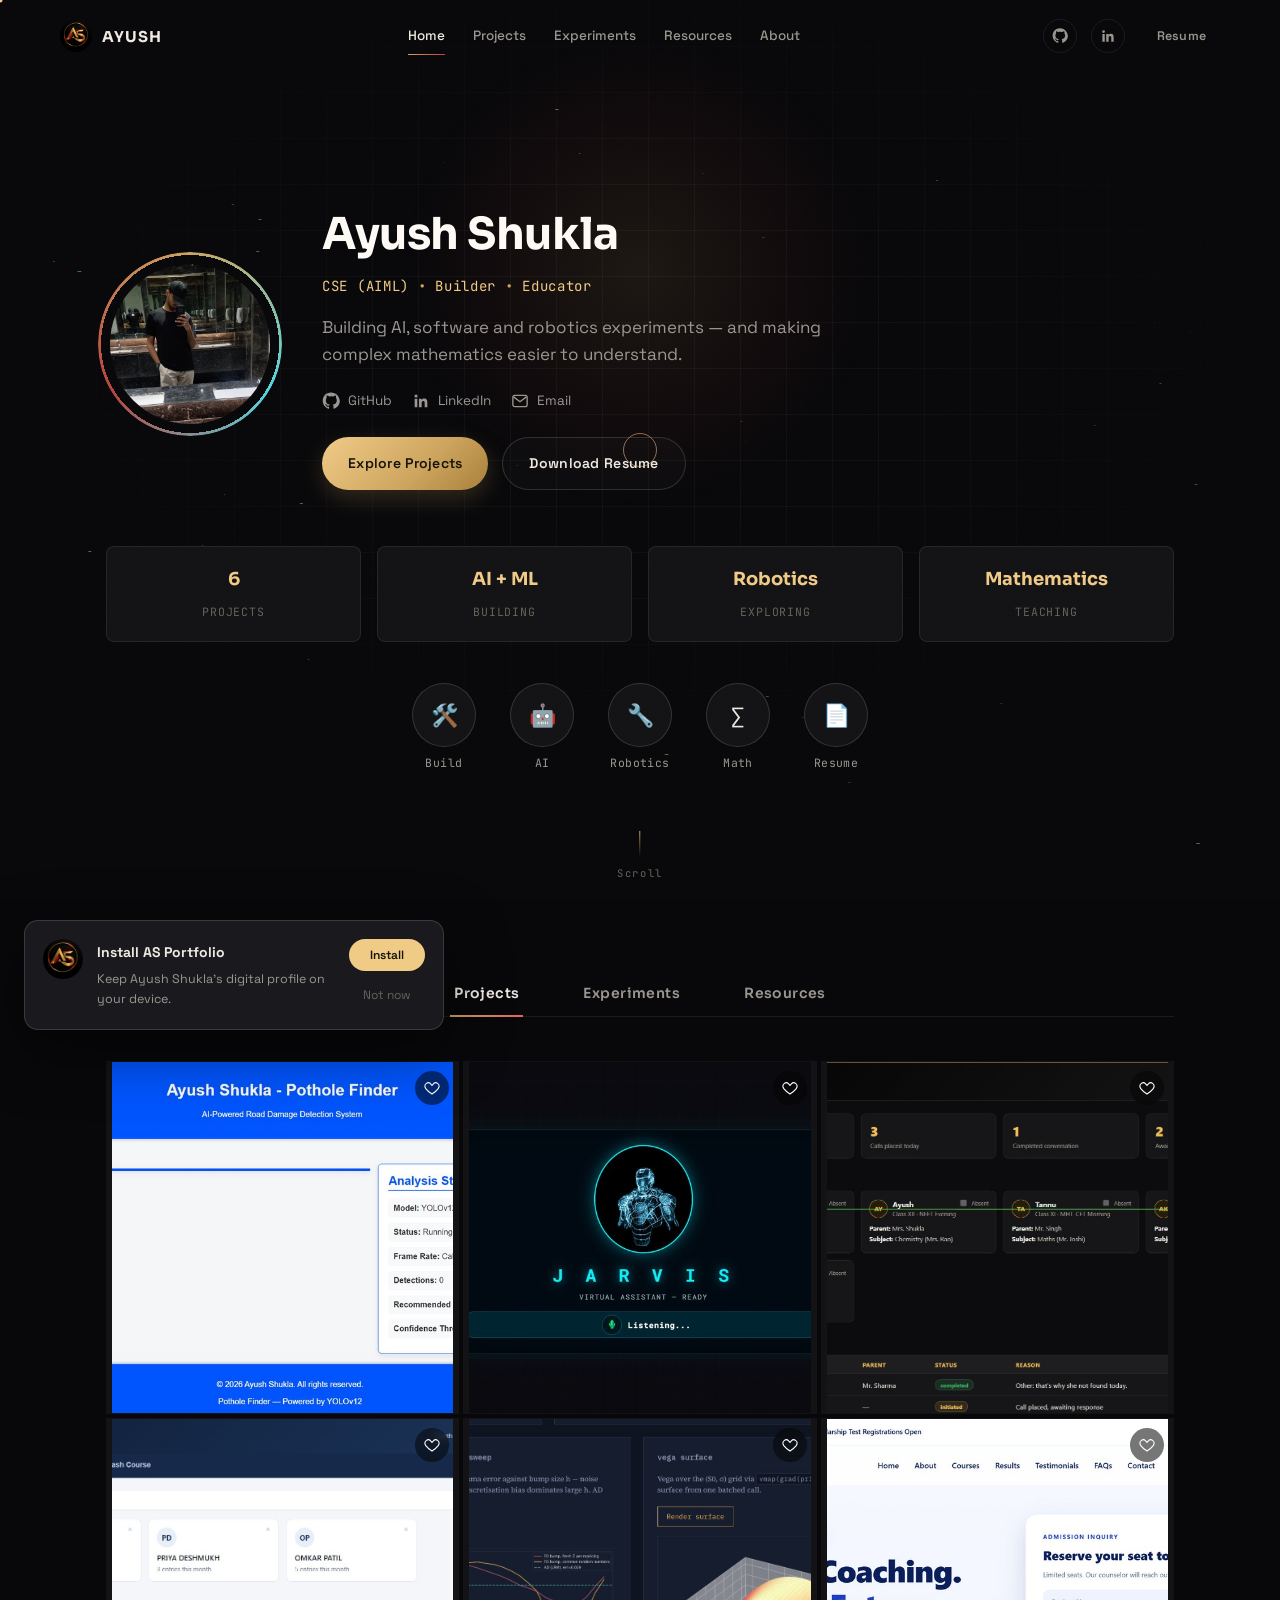
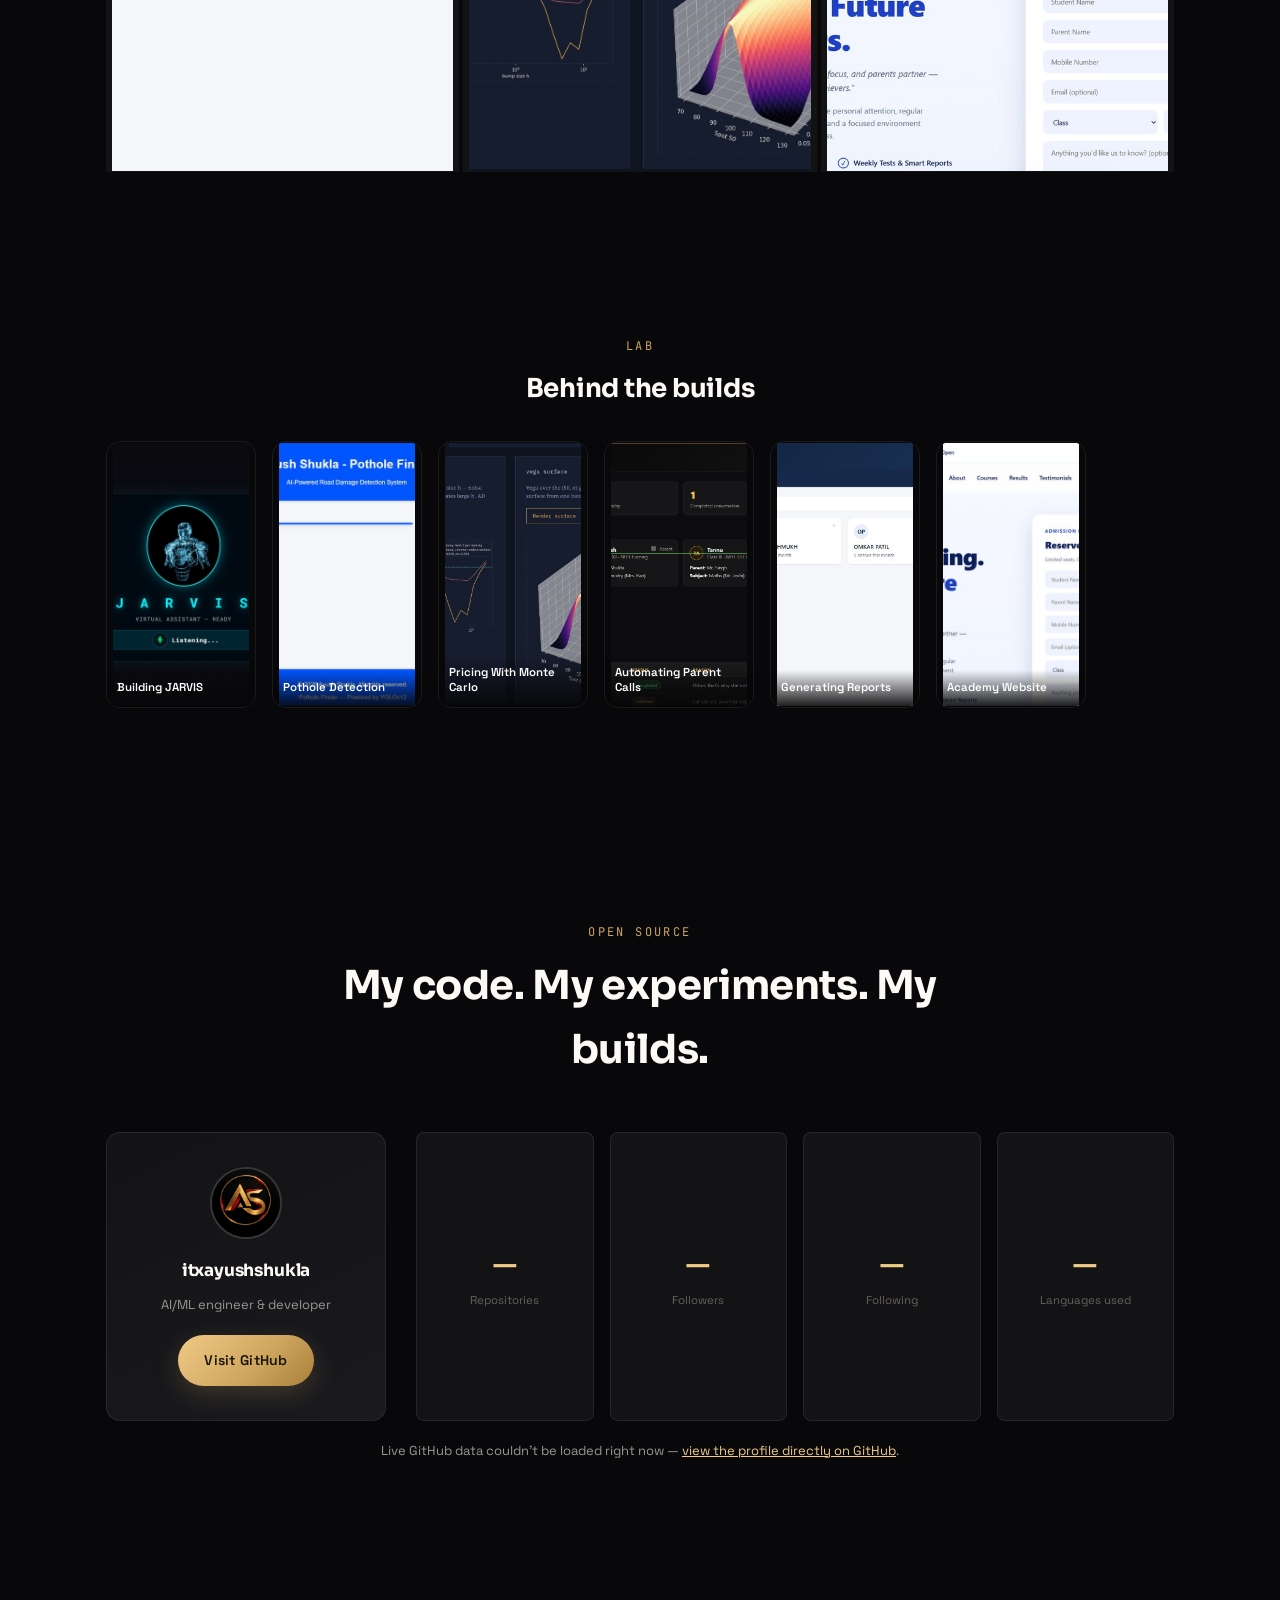
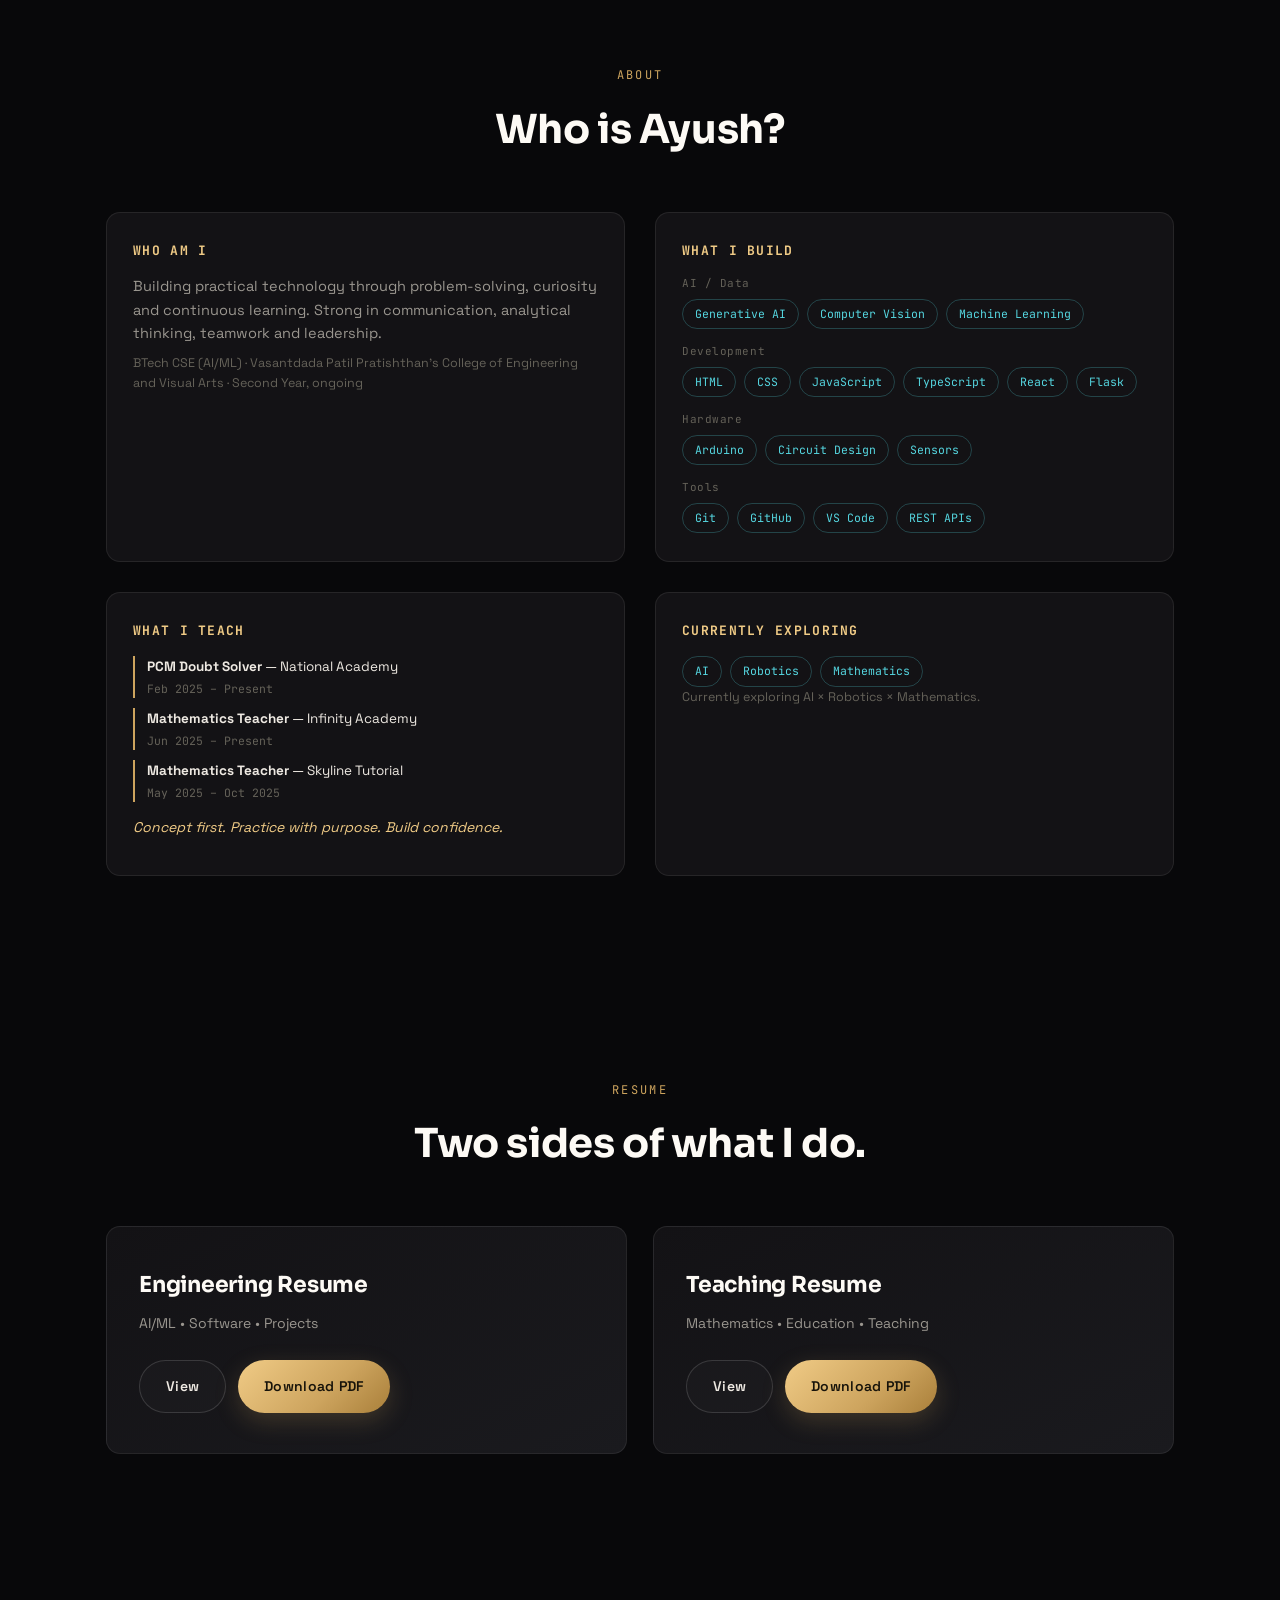
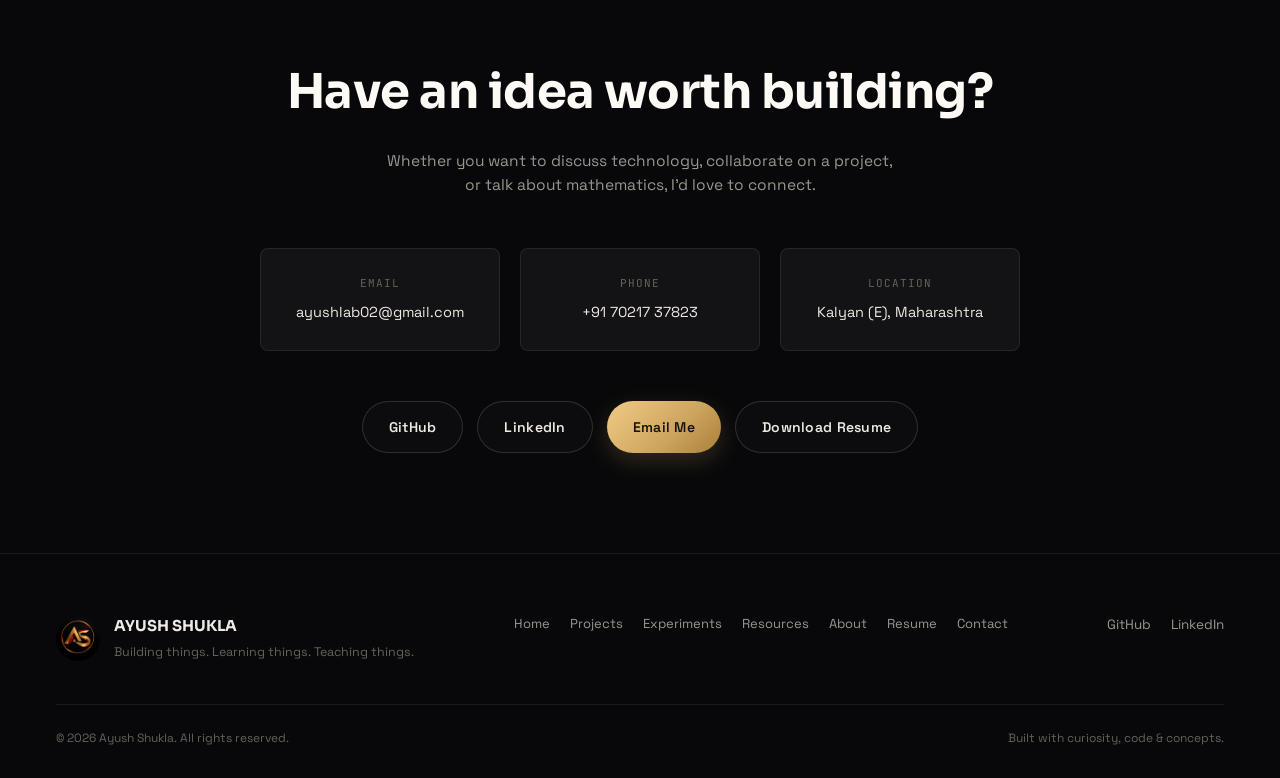
==== index.html @ 969f3cc2 "Upload new project" ====
<!DOCTYPE html>
<html lang="en">
<head>
<meta charset="UTF-8">
<meta name="viewport" content="width=device-width, initial-scale=1.0, viewport-fit=cover">
<title>Ayush Shukla | Digital Profile — AI/ML Engineer &amp; Mathematics Educator</title>
<meta name="description" content="Ayush Shukla — CSE(AIML) engineering student, AI/ML developer, web developer, IoT builder, mathematics teacher and PCM doubt solver. Explore projects, experiments and free Class XII question banks.">
<meta name="keywords" content="Ayush Shukla, Ayush Shukla Portfolio, AI ML Engineer, Machine Learning, Computer Vision, Python Developer, Web Developer, React Developer, Automation Developer, Arduino, IoT, Mathematics Teacher, PCM Doubt Solver, CSE AIML Student, Kalyan Mathematics Teacher, Call System, Result Maker, Monte Carlo Greeks, Class 12 Question Bank, Physics Question Bank, Chemistry Question Bank, Mathematics Question Bank">
<meta name="author" content="Ayush Shukla">
<meta name="theme-color" content="#08080a">
<meta name="color-scheme" content="dark">

<!-- Open Graph -->
<meta property="og:type" content="website">
<meta property="og:title" content="Ayush Shukla | Digital Profile">
<meta property="og:description" content="Engineer by profession. Teacher by passion. Builder by mindset. Explore what I build, teach and experiment with.">
<meta property="og:image" content="assets/logo.png">

<!-- Twitter -->
<meta name="twitter:card" content="summary_large_image">
<meta name="twitter:title" content="Ayush Shukla | Digital Profile">
<meta name="twitter:description" content="Engineer by profession. Teacher by passion. Builder by mindset.">
<meta name="twitter:image" content="assets/logo.png">

<!-- Favicons / PWA -->
<link rel="icon" type="image/png" sizes="16x16" href="icons/icon-16.png">
<link rel="icon" type="image/png" sizes="32x32" href="icons/icon-32.png">
<link rel="icon" type="image/png" sizes="48x48" href="icons/icon-48.png">
<link rel="icon" type="image/png" sizes="192x192" href="icons/icon-192.png">
<link rel="apple-touch-icon" href="icons/apple-touch-icon.png">
<link rel="manifest" href="manifest.json">

<!-- Structured data -->
<script type="application/ld+json">
{
  "@context": "https://schema.org",
  "@type": "Person",
  "name": "Ayush Shukla",
  "jobTitle": ["AI/ML Engineer", "Mathematics Teacher"],
  "url": "https://itxayushshukla.dev",
  "sameAs": [
    "https://github.com/itxayushshukla/",
    "https://www.linkedin.com/in/ayush-shukla-b1b355384/"
  ]
}
</script>

<link rel="preconnect" href="https://fonts.googleapis.com">
<link rel="preconnect" href="https://fonts.gstatic.com" crossorigin>
<link href="https://fonts.googleapis.com/css2?family=Space+Grotesk:wght@400;500;600;700&family=Sora:wght@300;400;500;600;700;800&family=JetBrains+Mono:wght@400;500&display=swap" rel="stylesheet">

<link rel="stylesheet" href="styles.css">
</head>
<body>

<!-- ============ NOISE / GRAIN OVERLAY ============ -->
<div class="grain"></div>

<!-- ============ CUSTOM CURSOR (desktop only) ============ -->
<div class="cursor-dot" id="cursorDot"></div>
<div class="cursor-ring" id="cursorRing"><span id="cursorText"></span></div>

<!-- ============ LOADING SCREEN ============ -->
<div class="loader" id="loader">
  <div class="loader-inner">
    <div class="loader-logo-wrap">
      <img src="assets/logo.png" alt="AS Logo" class="loader-logo">
      <svg class="loader-ring" viewBox="0 0 120 120">
        <circle cx="60" cy="60" r="56" />
      </svg>
    </div>
    <h1 class="loader-name">AYUSH SHUKLA</h1>
    <p class="loader-tag">ENGINEER <span class="x">×</span> EDUCATOR</p>
    <div class="loader-bar"><div class="loader-bar-fill" id="loaderFill"></div></div>
    <p class="loader-pct" id="loaderPct">0%</p>
  </div>
</div>

<!-- ============ BACKGROUND CANVAS (particles / grid) ============ -->
<canvas id="bgCanvas"></canvas>
<div class="cursor-glow" id="cursorGlow"></div>

<!-- ============ INSTALL PROMPT ============ -->
<div class="install-toast" id="installToast">
  <img src="assets/logo.png" alt="">
  <div>
    <strong>Install AS Portfolio</strong>
    <p>Keep Ayush Shukla's digital profile on your device.</p>
  </div>
  <div class="install-actions">
    <button id="installYes">Install</button>
    <button id="installNo">Not now</button>
  </div>
</div>

<!-- ============ NAVBAR ============ -->
<header class="navbar" id="navbar">
  <button class="nav-brand" id="navBrand" type="button" aria-label="AS logo">
    <img src="assets/logo.png" alt="AS Logo" class="nav-logo">
    <span class="nav-brand-name">AYUSH</span>
  </button>

  <nav class="nav-links" id="navLinks">
    <a href="#home" class="nav-link active" data-section="home">Home</a>
    <a href="#tabs" class="nav-link" data-tab-link="projects">Projects</a>
    <a href="#tabs" class="nav-link" data-tab-link="experiments">Experiments</a>
    <a href="#tabs" class="nav-link" data-tab-link="resources">Resources</a>
    <a href="#about" class="nav-link" data-section="about">About</a>
  </nav>

  <div class="nav-right">
    <a href="https://github.com/itxayushshukla/" target="_blank" rel="noopener" class="nav-icon" aria-label="GitHub" data-cursor="CODE">
      <svg viewBox="0 0 24 24" fill="currentColor"><path d="M12 .5C5.73.5.98 5.24.98 11.5c0 5 3.24 9.24 7.75 10.74.57.1.78-.24.78-.55v-2.1c-3.16.69-3.82-1.36-3.82-1.36-.52-1.31-1.26-1.66-1.26-1.66-1.03-.7.08-.69.08-.69 1.14.08 1.74 1.17 1.74 1.17 1.01 1.74 2.66 1.24 3.31.95.1-.73.4-1.24.72-1.53-2.52-.29-5.17-1.26-5.17-5.6 0-1.24.44-2.25 1.17-3.04-.12-.29-.51-1.45.11-3.02 0 0 .96-.31 3.14 1.16a10.9 10.9 0 0 1 5.72 0c2.18-1.47 3.14-1.16 3.14-1.16.62 1.57.23 2.73.11 3.02.73.79 1.17 1.8 1.17 3.04 0 4.35-2.66 5.31-5.19 5.59.41.35.77 1.04.77 2.11v3.13c0 .31.21.66.79.55 4.5-1.51 7.74-5.75 7.74-10.74C23.02 5.24 18.27.5 12 .5Z"/></svg>
    </a>
    <a href="https://www.linkedin.com/in/ayush-shukla-b1b355384/" target="_blank" rel="noopener" class="nav-icon" aria-label="LinkedIn" data-cursor="LINKEDIN">
      <svg viewBox="0 0 24 24" fill="currentColor"><path d="M20.45 20.45h-3.55v-5.57c0-1.33-.02-3.03-1.85-3.03-1.86 0-2.14 1.45-2.14 2.94v5.66H9.36V9h3.41v1.56h.05c.48-.9 1.64-1.85 3.38-1.85 3.6 0 4.27 2.37 4.27 5.46v6.28ZM5.34 7.43a2.06 2.06 0 1 1 0-4.12 2.06 2.06 0 0 1 0 4.12ZM7.12 20.45H3.56V9h3.56v11.45Z"/></svg>
    </a>
    <a href="assets/resumes/Ayush_Shukla_Engineering_Resume.pdf" download class="btn btn-ghost nav-resume-btn">Resume</a>
    <button class="hamburger" id="hamburger" aria-label="Open menu" aria-expanded="false">
      <span></span><span></span><span></span>
    </button>
  </div>
</header>

<!-- ============ MOBILE MENU ============ -->
<div class="mobile-menu" id="mobileMenu">
  <a href="#home" data-section="home">Home</a>
  <a href="#tabs" data-tab-link="projects">Projects</a>
  <a href="#tabs" data-tab-link="experiments">Experiments</a>
  <a href="#tabs" data-tab-link="resources">Resources</a>
  <a href="#about" data-section="about">About</a>
  <div class="mobile-menu-socials">
    <a href="https://github.com/itxayushshukla/" target="_blank" rel="noopener" aria-label="GitHub">GitHub</a>
    <a href="https://www.linkedin.com/in/ayush-shukla-b1b355384/" target="_blank" rel="noopener" aria-label="LinkedIn">LinkedIn</a>
    <a href="mailto:ayushlab02@gmail.com" aria-label="Email">Email</a>
  </div>
  <a href="assets/resumes/Ayush_Shukla_Engineering_Resume.pdf" download class="btn btn-solid">Download Resume</a>
</div>

<main>

  <!-- ============ PROFILE (HERO) ============ -->
  <section class="profile" id="home">
    <div class="hero-grid"></div>

    <div class="profile-inner">
      <div class="profile-photo-wrap reveal">
        <span class="profile-ring"></span>
        <div class="profile-photo-frame">
          <img src="assets/profile.jpg" alt="Portrait of Ayush Shukla" class="profile-photo">
        </div>
      </div>

      <div class="profile-info reveal">
        <h1 class="profile-name">Ayush Shukla</h1>
        <p class="profile-role">CSE (AIML) <span class="x">•</span> Builder <span class="x">•</span> Educator</p>
        <p class="profile-bio">Building AI, software and robotics experiments — and making complex mathematics easier to understand.</p>

        <div class="profile-socials">
          <a href="https://github.com/itxayushshukla/" target="_blank" rel="noopener" class="social-link" data-cursor="CODE">
            <svg viewBox="0 0 24 24" fill="currentColor"><path d="M12 .5C5.73.5.98 5.24.98 11.5c0 5 3.24 9.24 7.75 10.74.57.1.78-.24.78-.55v-2.1c-3.16.69-3.82-1.36-3.82-1.36-.52-1.31-1.26-1.66-1.26-1.66-1.03-.7.08-.69.08-.69 1.14.08 1.74 1.17 1.74 1.17 1.01 1.74 2.66 1.24 3.31.95.1-.73.4-1.24.72-1.53-2.52-.29-5.17-1.26-5.17-5.6 0-1.24.44-2.25 1.17-3.04-.12-.29-.51-1.45.11-3.02 0 0 .96-.31 3.14 1.16a10.9 10.9 0 0 1 5.72 0c2.18-1.47 3.14-1.16 3.14-1.16.62 1.57.23 2.73.11 3.02.73.79 1.17 1.8 1.17 3.04 0 4.35-2.66 5.31-5.19 5.59.41.35.77 1.04.77 2.11v3.13c0 .31.21.66.79.55 4.5-1.51 7.74-5.75 7.74-10.74C23.02 5.24 18.27.5 12 .5Z"/></svg>
            <span>GitHub</span>
          </a>
          <a href="https://www.linkedin.com/in/ayush-shukla-b1b355384/" target="_blank" rel="noopener" class="social-link" data-cursor="LINKEDIN">
            <svg viewBox="0 0 24 24" fill="currentColor"><path d="M20.45 20.45h-3.55v-5.57c0-1.33-.02-3.03-1.85-3.03-1.86 0-2.14 1.45-2.14 2.94v5.66H9.36V9h3.41v1.56h.05c.48-.9 1.64-1.85 3.38-1.85 3.6 0 4.27 2.37 4.27 5.46v6.28ZM5.34 7.43a2.06 2.06 0 1 1 0-4.12 2.06 2.06 0 0 1 0 4.12ZM7.12 20.45H3.56V9h3.56v11.45Z"/></svg>
            <span>LinkedIn</span>
          </a>
          <a href="mailto:ayushlab02@gmail.com" class="social-link">
            <svg viewBox="0 0 24 24" fill="none" stroke="currentColor" stroke-width="1.8"><rect x="2.5" y="4.5" width="19" height="15" rx="2.5"/><path d="M3.5 6.5l8.5 6.5 8.5-6.5"/></svg>
            <span>Email</span>
          </a>
        </div>

        <div class="profile-actions">
          <a href="#tabs" class="btn btn-solid" id="exploreBtn">Explore Projects</a>
          <a href="assets/resumes/Ayush_Shukla_Engineering_Resume.pdf" download class="btn btn-outline">Download Resume</a>
        </div>
      </div>
    </div>

    <!-- ---- STATS ---- -->
    <div class="profile-stats reveal">
      <div class="stat"><strong>6</strong><span>Projects</span></div>
      <div class="stat"><strong>AI + ML</strong><span>Building</span></div>
      <div class="stat"><strong>Robotics</strong><span>Exploring</span></div>
      <div class="stat"><strong>Mathematics</strong><span>Teaching</span></div>
    </div>

    <!-- ---- HIGHLIGHTS ---- -->
    <div class="highlights reveal" id="highlights">
      <button class="highlight" data-highlight="build" data-cursor="VIEW">
        <span class="highlight-ring"><span class="highlight-emoji">🛠️</span></span>
        <span class="highlight-label">Build</span>
      </button>
      <button class="highlight" data-highlight="ai" data-cursor="VIEW">
        <span class="highlight-ring"><span class="highlight-emoji">🤖</span></span>
        <span class="highlight-label">AI</span>
      </button>
      <button class="highlight" data-highlight="robotics" data-cursor="VIEW">
        <span class="highlight-ring"><span class="highlight-emoji">🔧</span></span>
        <span class="highlight-label">Robotics</span>
      </button>
      <button class="highlight" data-highlight="math" data-cursor="VIEW">
        <span class="highlight-ring"><span class="highlight-emoji">∑</span></span>
        <span class="highlight-label">Math</span>
      </button>
      <button class="highlight" data-highlight="resume" data-cursor="VIEW">
        <span class="highlight-ring"><span class="highlight-emoji">📄</span></span>
        <span class="highlight-label">Resume</span>
      </button>
    </div>

    <a href="#tabs" class="scroll-cue"><span></span>Scroll</a>
  </section>

  <!-- ============ TABS: PROJECTS / EXPERIMENTS / RESOURCES ============ -->
  <section class="tabs-section" id="tabs">
    <div class="tabs-bar" role="tablist">
      <button class="tab-btn active" data-tab="projects" role="tab" aria-selected="true">Projects</button>
      <button class="tab-btn" data-tab="experiments" role="tab" aria-selected="false">Experiments</button>
      <button class="tab-btn" data-tab="resources" role="tab" aria-selected="false">Resources</button>
      <span class="tab-indicator" id="tabIndicator"></span>
    </div>

    <!-- PROJECTS PANEL -->
    <div class="tab-panel active" data-panel="projects" id="panelProjects">
      <div class="ig-grid">

        <article class="ig-card">
          <button class="ig-like" data-like="pothole" aria-label="Like Pothole Finder">
            <svg class="heart-icon" viewBox="0 0 24 24"><path d="M12 21s-6.7-4.35-9.33-8.02C.86 10.2 1.2 6.9 3.6 5.06 5.6 3.53 8.3 3.9 9.9 5.8L12 8.2l2.1-2.4c1.6-1.9 4.3-2.27 6.3-.74 2.4 1.84 2.74 5.14.93 7.92C18.7 16.65 12 21 12 21z"/></svg>
          </button>
          <button class="ig-media" data-open="pothole" aria-label="View Pothole Finder details">
            <img src="assets/projects/pothole.jpg" alt="Pothole Finder application screenshot" loading="lazy">
            <span class="ig-overlay"><span class="ig-overlay-title">Pothole Finder</span><span class="ig-overlay-cat">Computer Vision • AI</span></span>
          </button>
        </article>

        <article class="ig-card">
          <button class="ig-like" data-like="jarvis" aria-label="Like JARVIS">
            <svg class="heart-icon" viewBox="0 0 24 24"><path d="M12 21s-6.7-4.35-9.33-8.02C.86 10.2 1.2 6.9 3.6 5.06 5.6 3.53 8.3 3.9 9.9 5.8L12 8.2l2.1-2.4c1.6-1.9 4.3-2.27 6.3-.74 2.4 1.84 2.74 5.14.93 7.92C18.7 16.65 12 21 12 21z"/></svg>
          </button>
          <button class="ig-media" data-open="jarvis" aria-label="View JARVIS details">
            <img src="assets/projects/jarvis.jpg" alt="JARVIS AI voice assistant interface screenshot" loading="lazy">
            <span class="ig-overlay"><span class="ig-overlay-title">JARVIS</span><span class="ig-overlay-cat">Generative AI • Voice</span></span>
          </button>
        </article>

        <article class="ig-card">
          <button class="ig-like" data-like="callsystem" aria-label="Like Call System">
            <svg class="heart-icon" viewBox="0 0 24 24"><path d="M12 21s-6.7-4.35-9.33-8.02C.86 10.2 1.2 6.9 3.6 5.06 5.6 3.53 8.3 3.9 9.9 5.8L12 8.2l2.1-2.4c1.6-1.9 4.3-2.27 6.3-.74 2.4 1.84 2.74 5.14.93 7.92C18.7 16.65 12 21 12 21z"/></svg>
          </button>
          <button class="ig-media" data-open="callsystem" aria-label="View Call System details">
            <img src="assets/projects/call-system.jpg" alt="Call System automated absence follow-up dashboard screenshot" loading="lazy">
            <span class="ig-overlay"><span class="ig-overlay-title">Call System</span><span class="ig-overlay-cat">Automation • EdTech</span></span>
          </button>
        </article>

        <article class="ig-card">
          <button class="ig-like" data-like="resultmaker" aria-label="Like Result Maker">
            <svg class="heart-icon" viewBox="0 0 24 24"><path d="M12 21s-6.7-4.35-9.33-8.02C.86 10.2 1.2 6.9 3.6 5.06 5.6 3.53 8.3 3.9 9.9 5.8L12 8.2l2.1-2.4c1.6-1.9 4.3-2.27 6.3-.74 2.4 1.84 2.74 5.14.93 7.92C18.7 16.65 12 21 12 21z"/></svg>
          </button>
          <button class="ig-media" data-open="resultmaker" aria-label="View Result Maker details">
            <img src="assets/projects/result-maker.jpg" alt="Result Maker student batch report dashboard screenshot" loading="lazy">
            <span class="ig-overlay"><span class="ig-overlay-title">Result Maker</span><span class="ig-overlay-cat">EdTech • Data</span></span>
          </button>
        </article>

        <article class="ig-card">
          <button class="ig-like" data-like="mcad" aria-label="Like MC/AD Greeks">
            <svg class="heart-icon" viewBox="0 0 24 24"><path d="M12 21s-6.7-4.35-9.33-8.02C.86 10.2 1.2 6.9 3.6 5.06 5.6 3.53 8.3 3.9 9.9 5.8L12 8.2l2.1-2.4c1.6-1.9 4.3-2.27 6.3-.74 2.4 1.84 2.74 5.14.93 7.92C18.7 16.65 12 21 12 21z"/></svg>
          </button>
          <button class="ig-media" data-open="mcad" aria-label="View MC/AD Greeks details">
            <img src="assets/projects/mc-ad-greeks.jpg" alt="MC/AD Monte Carlo option Greeks dashboard screenshot" loading="lazy">
            <span class="ig-overlay"><span class="ig-overlay-title">MC/AD Greeks</span><span class="ig-overlay-cat">Finance • AI</span></span>
          </button>
        </article>

        <article class="ig-card">
          <button class="ig-like" data-like="academy" aria-label="Like National Academy Website">
            <svg class="heart-icon" viewBox="0 0 24 24"><path d="M12 21s-6.7-4.35-9.33-8.02C.86 10.2 1.2 6.9 3.6 5.06 5.6 3.53 8.3 3.9 9.9 5.8L12 8.2l2.1-2.4c1.6-1.9 4.3-2.27 6.3-.74 2.4 1.84 2.74 5.14.93 7.92C18.7 16.65 12 21 12 21z"/></svg>
          </button>
          <button class="ig-media" data-open="academy" aria-label="View National Academy Website details">
            <img src="assets/projects/academy.jpg" alt="National Academy website screenshot" loading="lazy">
            <span class="ig-overlay"><span class="ig-overlay-title">National Academy</span><span class="ig-overlay-cat">Frontend • Client</span></span>
          </button>
        </article>

      </div>
    </div>

    <!-- EXPERIMENTS PANEL -->
    <div class="tab-panel" data-panel="experiments" id="panelExperiments">
      <p class="tab-panel-note">I build things because I want to understand how they work.</p>
      <div class="experiment-grid">

        <article class="exp-card">
          <div class="exp-media">
            <img src="assets/projects/jarvis.jpg" alt="JARVIS AI voice assistant" loading="lazy">
            <span class="exp-status status-building">BUILDING</span>
          </div>
          <div class="exp-body">
            <h4>JARVIS</h4>
            <p>An AI voice assistant that understands spoken commands and automates tasks. Wake-word detection and offline recognition are next.</p>
            <button class="btn btn-small btn-outline" data-open="jarvis" data-cursor="VIEW">Details</button>
          </div>
        </article>

        <article class="exp-card">
          <div class="exp-media">
            <img src="assets/projects/pothole.jpg" alt="Pothole detection computer vision experiment" loading="lazy">
            <span class="exp-status status-experiment">EXPERIMENT</span>
          </div>
          <div class="exp-body">
            <h4>Pothole Finder</h4>
            <p>A YOLO-based computer vision experiment that detects road damage directly from images and video.</p>
            <button class="btn btn-small btn-outline" data-open="pothole" data-cursor="VIEW">Details</button>
          </div>
        </article>

        <article class="exp-card">
          <div class="exp-media">
            <img src="assets/projects/mc-ad-greeks.jpg" alt="Monte Carlo option Greeks experiment" loading="lazy">
            <span class="exp-status status-experiment">EXPERIMENT</span>
          </div>
          <div class="exp-body">
            <h4>MC/AD Greeks</h4>
            <p>Pricing options via Monte Carlo and computing Greeks through automatic differentiation, sidestepping finite-difference bumping.</p>
            <button class="btn btn-small btn-outline" data-open="mcad" data-cursor="VIEW">Details</button>
          </div>
        </article>

        <article class="exp-card">
          <div class="exp-media exp-media-plain">
            <span class="exp-icon">🔧</span>
            <span class="exp-status status-learning">LEARNING</span>
          </div>
          <div class="exp-body">
            <h4>Hardware &amp; IoT</h4>
            <p>Learning Arduino, circuit design and sensors — hands-on hardware experiments alongside the software work.</p>
            <span class="exp-tag-note">No public build yet</span>
          </div>
        </article>

      </div>
    </div>

    <!-- RESOURCES PANEL -->
    <div class="tab-panel" data-panel="resources" id="panelResources">
      <p class="tab-panel-note">Free Class XII question banks — built while tutoring PCM.</p>
      <div class="qbank-grid">

        <div class="qbank-card tilt" data-qbank="physics">
          <span class="qbank-icon">⚡</span>
          <h4>Physics</h4>
          <span class="qbank-sub">Class XII · Important Questions</span>
          <span class="qbank-meta">52 pages</span>
          <div class="qbank-actions">
            <a href="assets/question-banks/Class-XII-Physics-Question-Bank.pdf" target="_blank" rel="noopener" class="btn btn-small btn-outline" data-cursor="VIEW">Preview</a>
            <a href="assets/question-banks/Class-XII-Physics-Question-Bank.pdf" download class="btn btn-small btn-solid">Download</a>
          </div>
        </div>

        <div class="qbank-card tilt" data-qbank="chemistry">
          <span class="qbank-icon">⚗️</span>
          <h4>Chemistry</h4>
          <span class="qbank-sub">Class XII · Important Questions</span>
          <span class="qbank-meta">35 pages · MCQ / VSA / SA-I / SA-II / LA</span>
          <div class="qbank-actions">
            <a href="assets/question-banks/Class-XII-Chemistry-Question-Bank.pdf" target="_blank" rel="noopener" class="btn btn-small btn-outline" data-cursor="VIEW">Preview</a>
            <a href="assets/question-banks/Class-XII-Chemistry-Question-Bank.pdf" download class="btn btn-small btn-solid">Download</a>
          </div>
        </div>

        <div class="qbank-card tilt" data-qbank="maths">
          <span class="qbank-icon">∑</span>
          <h4>Mathematics</h4>
          <span class="qbank-sub">Class XII · Important Questions</span>
          <span class="qbank-meta">102 pages</span>
          <div class="qbank-actions">
            <a href="assets/question-banks/Class-XII-Mathematics-Question-Bank.pdf" target="_blank" rel="noopener" class="btn btn-small btn-outline" data-cursor="VIEW">Preview</a>
            <a href="assets/question-banks/Class-XII-Mathematics-Question-Bank.pdf" download class="btn btn-small btn-solid">Download</a>
          </div>
        </div>

      </div>
    </div>
  </section>

  <!-- ============ LAB (REELS-INSPIRED) ============ -->
  <section class="lab" id="lab">
    <div class="section-head small">
      <span class="section-eyebrow">Lab</span>
      <h3>Behind the builds</h3>
    </div>
    <div class="lab-strip">
      <button class="lab-card" data-open="jarvis" data-cursor="VIEW">
        <img src="assets/projects/jarvis.jpg" alt="JARVIS voice assistant" loading="lazy">
        <span class="lab-card-label">Building JARVIS</span>
      </button>
      <button class="lab-card" data-open="pothole" data-cursor="VIEW">
        <img src="assets/projects/pothole.jpg" alt="Pothole detection" loading="lazy">
        <span class="lab-card-label">Pothole Detection</span>
      </button>
      <button class="lab-card" data-open="mcad" data-cursor="VIEW">
        <img src="assets/projects/mc-ad-greeks.jpg" alt="Monte Carlo Greeks" loading="lazy">
        <span class="lab-card-label">Pricing With Monte Carlo</span>
      </button>
      <button class="lab-card" data-open="callsystem" data-cursor="VIEW">
        <img src="assets/projects/call-system.jpg" alt="Call System" loading="lazy">
        <span class="lab-card-label">Automating Parent Calls</span>
      </button>
      <button class="lab-card" data-open="resultmaker" data-cursor="VIEW">
        <img src="assets/projects/result-maker.jpg" alt="Result Maker" loading="lazy">
        <span class="lab-card-label">Generating Reports</span>
      </button>
      <button class="lab-card" data-open="academy" data-cursor="VIEW">
        <img src="assets/projects/academy.jpg" alt="National Academy website" loading="lazy">
        <span class="lab-card-label">Academy Website</span>
      </button>
    </div>
  </section>

  <!-- ============ GITHUB DASHBOARD ============ -->
  <section class="github-section" id="github">
    <div class="section-head">
      <span class="section-eyebrow">Open Source</span>
      <h2>My code. My experiments. My builds.</h2>
    </div>
    <div class="gh-dashboard">
      <div class="gh-profile-card reveal">
        <img id="ghAvatar" src="assets/logo.png" alt="GitHub avatar" class="gh-avatar">
        <h3 id="ghName">itxayushshukla</h3>
        <p id="ghBio">AI/ML engineer &amp; developer</p>
        <a href="https://github.com/itxayushshukla/" target="_blank" rel="noopener" class="btn btn-solid" data-cursor="CODE">Visit GitHub</a>
      </div>
      <div class="gh-stats reveal">
        <div class="gh-stat"><span class="gh-stat-num" id="ghRepos">—</span><span class="gh-stat-label">Repositories</span></div>
        <div class="gh-stat"><span class="gh-stat-num" id="ghFollowers">—</span><span class="gh-stat-label">Followers</span></div>
        <div class="gh-stat"><span class="gh-stat-num" id="ghFollowing">—</span><span class="gh-stat-label">Following</span></div>
        <div class="gh-stat"><span class="gh-stat-num" id="ghLangs">—</span><span class="gh-stat-label">Languages used</span></div>
      </div>
    </div>
    <p class="gh-fallback" id="ghFallback" hidden>Live GitHub data couldn't be loaded right now — <a href="https://github.com/itxayushshukla/" target="_blank" rel="noopener">view the profile directly on GitHub</a>.</p>
  </section>

  <!-- ============ ABOUT ============ -->
  <section class="about" id="about">
    <div class="section-head">
      <span class="section-eyebrow">About</span>
      <h2>Who is Ayush?</h2>
    </div>

    <div class="about-grid">
      <div class="about-block reveal">
        <h4>Who Am I</h4>
        <p>Building practical technology through problem-solving, curiosity and continuous learning. Strong in communication, analytical thinking, teamwork and leadership.</p>
        <p class="about-sub">BTech CSE (AI/ML) · Vasantdada Patil Pratishthan's College of Engineering and Visual Arts · Second Year, ongoing</p>
      </div>

      <div class="about-block reveal">
        <h4>What I Build</h4>
        <div class="pill-group-wrap">
          <span class="pill-group-label">AI / Data</span>
          <div class="pill-group"><span>Generative AI</span><span>Computer Vision</span><span>Machine Learning</span></div>
        </div>
        <div class="pill-group-wrap">
          <span class="pill-group-label">Development</span>
          <div class="pill-group"><span>HTML</span><span>CSS</span><span>JavaScript</span><span>TypeScript</span><span>React</span><span>Flask</span></div>
        </div>
        <div class="pill-group-wrap">
          <span class="pill-group-label">Hardware</span>
          <div class="pill-group"><span>Arduino</span><span>Circuit Design</span><span>Sensors</span></div>
        </div>
        <div class="pill-group-wrap">
          <span class="pill-group-label">Tools</span>
          <div class="pill-group"><span>Git</span><span>GitHub</span><span>VS Code</span><span>REST APIs</span></div>
        </div>
      </div>

      <div class="about-block reveal">
        <h4>What I Teach</h4>
        <ul class="teach-list">
          <li><strong>PCM Doubt Solver</strong> — National Academy <span>Feb 2025 – Present</span></li>
          <li><strong>Mathematics Teacher</strong> — Infinity Academy <span>Jun 2025 – Present</span></li>
          <li><strong>Mathematics Teacher</strong> — Skyline Tutorial <span>May 2025 – Oct 2025</span></li>
        </ul>
        <p class="about-quote">Concept first. Practice with purpose. Build confidence.</p>
      </div>

      <div class="about-block reveal">
        <h4>Currently Exploring</h4>
        <div class="pill-group"><span>AI</span><span>Robotics</span><span>Mathematics</span></div>
        <p class="about-sub">Currently exploring AI × Robotics × Mathematics.</p>
      </div>
    </div>
  </section>

  <!-- ============ RESUME CENTER ============ -->
  <section class="resume-center" id="resume">
    <div class="section-head">
      <span class="section-eyebrow">Resume</span>
      <h2>Two sides of what I do.</h2>
    </div>
    <div class="resume-grid">
      <div class="resume-card reveal">
        <h3>Engineering Resume</h3>
        <p>AI/ML • Software • Projects</p>
        <div class="resume-actions">
          <a href="assets/resumes/Ayush_Shukla_Engineering_Resume.pdf" target="_blank" rel="noopener" class="btn btn-outline">View</a>
          <a href="assets/resumes/Ayush_Shukla_Engineering_Resume.pdf" download class="btn btn-solid">Download PDF</a>
        </div>
      </div>
      <div class="resume-card reveal">
        <h3>Teaching Resume</h3>
        <p>Mathematics • Education • Teaching</p>
        <div class="resume-actions">
          <a href="assets/resumes/Ayush_Shukla_Teaching_Resume.pdf" target="_blank" rel="noopener" class="btn btn-outline">View</a>
          <a href="assets/resumes/Ayush_Shukla_Teaching_Resume.pdf" download class="btn btn-solid">Download PDF</a>
        </div>
      </div>
    </div>
  </section>

  <!-- ============ CONTACT ============ -->
  <section class="contact" id="contact">
    <div class="contact-inner">
      <h2 class="reveal">Have an idea worth building?</h2>
      <p class="reveal">Whether you want to discuss technology, collaborate on a project, or talk about mathematics, I'd love to connect.</p>

      <div class="contact-grid reveal">
        <a href="mailto:ayushlab02@gmail.com" class="contact-item">
          <span class="contact-label">Email</span>
          <span class="contact-value">ayushlab02@gmail.com</span>
        </a>
        <a href="tel:+917021737823" class="contact-item">
          <span class="contact-label">Phone</span>
          <span class="contact-value">+91 70217 37823</span>
        </a>
        <div class="contact-item">
          <span class="contact-label">Location</span>
          <span class="contact-value">Kalyan (E), Maharashtra</span>
        </div>
      </div>

      <div class="contact-cta reveal">
        <a href="https://github.com/itxayushshukla/" target="_blank" rel="noopener" class="btn btn-outline" data-cursor="CODE">GitHub</a>
        <a href="https://www.linkedin.com/in/ayush-shukla-b1b355384/" target="_blank" rel="noopener" class="btn btn-outline">LinkedIn</a>
        <a href="mailto:ayushlab02@gmail.com" class="btn btn-solid">Email Me</a>
        <a href="assets/resumes/Ayush_Shukla_Engineering_Resume.pdf" download class="btn btn-outline">Download Resume</a>
      </div>
    </div>
  </section>

</main>

<!-- ============ FOOTER ============ -->
<footer class="footer">
  <div class="footer-top">
    <div class="footer-brand">
      <img src="assets/logo.png" alt="AS Logo">
      <div>
        <strong>AYUSH SHUKLA</strong>
        <span>Building things. Learning things. Teaching things.</span>
      </div>
    </div>
    <nav class="footer-links">
      <a href="#home">Home</a>
      <a href="#tabs" data-tab-link="projects">Projects</a>
      <a href="#tabs" data-tab-link="experiments">Experiments</a>
      <a href="#tabs" data-tab-link="resources">Resources</a>
      <a href="#about">About</a>
      <a href="#resume">Resume</a>
      <a href="#contact">Contact</a>
    </nav>
    <div class="footer-social">
      <a href="https://github.com/itxayushshukla/" target="_blank" rel="noopener">GitHub</a>
      <a href="https://www.linkedin.com/in/ayush-shukla-b1b355384/" target="_blank" rel="noopener">LinkedIn</a>
    </div>
  </div>
  <div class="footer-bottom">
    <span>© 2026 Ayush Shukla. All rights reserved.</span>
    <span>Built with curiosity, code &amp; concepts.</span>
  </div>
</footer>

<!-- ============ PROJECT / HIGHLIGHT MODAL ============ -->
<div class="modal-overlay" id="modalOverlay">
  <div class="modal" id="modal">
    <button class="modal-close" id="modalClose" aria-label="Close">&times;</button>
    <div id="modalContent"></div>
  </div>
</div>

<script src="script.js"></script>
</body>
</html>
---- styles.css ----
/* =========================================================
   AYUSH SHUKLA — DIGITAL PROFILE
   Tokens: bg #08080a, surface #131215, surface-2 #1a1a1e
   gold #cda45e, gold-bright #f0cb86, red #b8433f, cyan #55d6e0
   Display: 'Sora' / UI+body: 'Space Grotesk' / mono: 'JetBrains Mono'
   ========================================================= */

:root{
  --bg: #08080a;
  --surface: #131215;
  --surface-2: #1a1a1e;
  --surface-3: #232226;
  --line: rgba(255,255,255,0.08);
  --line-strong: rgba(255,255,255,0.14);
  --text: #eee9e2;
  --text-dim: #9a968f;
  --text-faint: #656259;
  --gold: #cda45e;
  --gold-bright: #f0cb86;
  --red: #b8433f;
  --red-bright: #e2635c;
  --cyan: #55d6e0;
  --green: #5fe08a;
  --shadow: 0 20px 60px rgba(0,0,0,0.5);
  --radius: 14px;
  --radius-sm: 8px;
  --ease: cubic-bezier(.22,1,.36,1);
  --maxw: 1180px;
}

*,*::before,*::after{ box-sizing: border-box; }
html{ scroll-behavior: smooth; }
@media (prefers-reduced-motion: reduce){
  html{ scroll-behavior: auto; }
  *,*::before,*::after{ animation-duration: 0.001ms !important; animation-iteration-count: 1 !important; transition-duration: 0.001ms !important; scroll-behavior: auto !important; }
}

body{
  margin:0;
  background: var(--bg);
  color: var(--text);
  font-family: 'Space Grotesk', sans-serif;
  font-size: 16px;
  line-height: 1.6;
  -webkit-font-smoothing: antialiased;
  overflow-x: hidden;
}

h1,h2,h3,h4{
  font-family: 'Sora', sans-serif;
  margin: 0;
  font-weight: 700;
  letter-spacing: -0.01em;
  color: #fdfaf5;
}

p{ margin:0; color: var(--text-dim); }
a{ color: inherit; text-decoration: none; }
img{ max-width: 100%; display:block; }
button{ font-family: inherit; cursor: pointer; background:none; border:none; color: inherit; }
.x{ color: var(--gold); font-weight: 400; }
.accent-gold{ color: var(--gold-bright); }
section{ padding: 100px clamp(20px,5vw,56px); max-width: var(--maxw); margin: 0 auto; }

::selection{ background: var(--gold); color: #100e08; }

/* focus visibility */
a:focus-visible, button:focus-visible{
  outline: 2px solid var(--gold-bright);
  outline-offset: 3px;
  border-radius: 4px;
}

/* section headers (shared) */
.section-head{ text-align:center; max-width: 640px; margin: 0 auto 50px; }
.section-head.small{ margin-bottom: 32px; }
.section-eyebrow{ display:inline-block; font-family:'JetBrains Mono',monospace; font-size:12px; letter-spacing:.2em; text-transform:uppercase; color: var(--gold); margin-bottom:12px; }
.section-head h2{ font-size: clamp(28px,4vw,40px); }
.section-head h3{ font-size: clamp(20px,3vw,26px); }
.section-sub{ margin-top:14px; font-size:15px; }

/* reveal animation */
.reveal{ opacity:0; transform: translateY(24px); transition: opacity .7s var(--ease), transform .7s var(--ease); }
.reveal.in{ opacity:1; transform: none; }

/* ---------- grain overlay ---------- */
.grain{
  position: fixed; inset:0; pointer-events:none; z-index: 3;
  opacity: .035; mix-blend-mode: overlay;
  background-image: url("data:image/svg+xml,%3Csvg xmlns='http://www.w3.org/2000/svg' width='120' height='120'%3E%3Cfilter id='n'%3E%3CfeTurbulence type='fractalNoise' baseFrequency='0.9' numOctaves='2' stitchTiles='stitch'/%3E%3C/filter%3E%3Crect width='100%25' height='100%25' filter='url(%23n)'/%3E%3C/svg%3E");
}

/* ---------- background canvas ---------- */
#bgCanvas{
  position: fixed; inset:0; z-index:0; width:100%; height:100%;
  pointer-events:none;
}
.cursor-glow{
  position: fixed; width: 480px; height:480px; border-radius:50%;
  background: radial-gradient(circle, rgba(205,164,94,0.10), rgba(184,67,63,0.05) 45%, transparent 70%);
  pointer-events:none; z-index:1; transform: translate(-50%,-50%);
  left:50%; top:30%; transition: opacity .4s ease;
  will-change: left, top;
}

main, .navbar, .footer{ position: relative; z-index: 2; }

/* =========================================================
   CUSTOM CURSOR
   ========================================================= */
.cursor-dot, .cursor-ring{
  position: fixed; top:0; left:0; pointer-events:none; z-index: 999;
  transform: translate(-50%,-50%);
  display:none;
}
.cursor-ring{
  width: 34px; height:34px; border-radius:50%;
  border:1px solid rgba(240,197,134,0.55);
  transition: width .2s var(--ease), height .2s var(--ease), border-color .2s ease, background .2s ease;
  display:flex; align-items:center; justify-content:center;
}
.cursor-ring span{
  font-family:'JetBrains Mono', monospace; font-size:9px; letter-spacing:.12em;
  color: var(--gold-bright); opacity:0; transition: opacity .15s ease;
}
.cursor-dot{
  width:5px; height:5px; border-radius:50%; background: var(--gold-bright);
}
body.has-cursor .cursor-dot, body.has-cursor .cursor-ring{ display:block; }
body.cursor-active .cursor-ring{ width:70px; height:70px; background: rgba(205,164,94,0.08); border-color: var(--gold-bright); }
body.cursor-active .cursor-ring span{ opacity:1; }
body.cursor-active .cursor-dot{ opacity:0; }

/* =========================================================
   LOADER
   ========================================================= */
.loader{
  position: fixed; inset:0; z-index: 1000; background: var(--bg);
  display:flex; align-items:center; justify-content:center;
  transition: opacity .7s var(--ease), visibility .7s var(--ease);
}
.loader.done{ opacity:0; visibility:hidden; pointer-events:none; }
.loader-inner{ text-align:center; }
.loader-logo-wrap{ position:relative; width:110px; height:110px; margin:0 auto 28px; }
.loader-logo{ width:100%; height:100%; border-radius:50%; animation: spinSlow 6s linear infinite; filter: drop-shadow(0 0 18px rgba(205,164,94,.45)); }
.loader-ring{ position:absolute; inset:-14px; }
.loader-ring circle{ fill:none; stroke: var(--gold); stroke-width:1; opacity:.5; stroke-dasharray: 12 10; animation: spinSlow 10s linear infinite reverse; }
@keyframes spinSlow{ to{ transform: rotate(360deg); } }
.loader-name{ font-size: clamp(22px,4vw,32px); letter-spacing:.04em; margin-bottom:8px; }
.loader-tag{ font-family:'JetBrains Mono', monospace; font-size:12px; letter-spacing:.25em; color: var(--text-dim); margin-bottom:26px; }
.loader-bar{ width:220px; height:2px; background: var(--line); margin: 0 auto 10px; overflow:hidden; }
.loader-bar-fill{ height:100%; width:0%; background: linear-gradient(90deg, var(--red), var(--gold-bright)); transition: width .2s ease; }
.loader-pct{ font-family:'JetBrains Mono', monospace; font-size:11px; color: var(--text-faint); letter-spacing:.1em; }

/* =========================================================
   BUTTONS
   ========================================================= */
.btn{
  display:inline-flex; align-items:center; justify-content:center; gap:8px;
  padding: 14px 26px; font-size:14px; font-weight:600; letter-spacing:.02em;
  border-radius: 999px; transition: transform .25s var(--ease), background .25s ease, border-color .25s ease, color .25s ease, box-shadow .25s ease;
  white-space: nowrap;
}
.btn-small{ padding: 10px 18px; font-size: 12.5px; }
.btn-solid{
  background: linear-gradient(135deg, var(--gold-bright), var(--gold) 60%, #a97f3a);
  color: #17130a; box-shadow: 0 8px 24px rgba(205,164,94,.22);
}
.btn-solid:hover{ transform: translateY(-2px); box-shadow: 0 12px 30px rgba(205,164,94,.35); }
.btn-outline{
  border: 1px solid var(--line-strong); color: var(--text);
  background: rgba(255,255,255,0.02);
}
.btn-outline:hover{ border-color: var(--gold); color: var(--gold-bright); transform: translateY(-2px); }
.btn-ghost{ color: var(--text-dim); padding: 10px 16px; }
.btn-ghost:hover{ color: var(--gold-bright); }

/* =========================================================
   NAVBAR
   ========================================================= */
.navbar{
  position: fixed; top:0; left:0; right:0; z-index: 200;
  display:flex; align-items:center; justify-content:space-between;
  padding: 16px clamp(20px,5vw,56px);
  transition: background .35s ease, padding .35s ease, border-color .35s ease, backdrop-filter .35s ease;
  border-bottom: 1px solid transparent;
}
.navbar.scrolled{
  background: rgba(8,8,10,0.72); backdrop-filter: blur(16px) saturate(140%);
  -webkit-backdrop-filter: blur(16px) saturate(140%);
  border-bottom-color: var(--line);
  padding-top:10px; padding-bottom:10px;
}
.nav-brand{ display:flex; align-items:center; gap:10px; font-family:'Sora',sans-serif; font-weight:700; letter-spacing:.02em; font-size:15px; padding:4px; border-radius: 999px; }
.nav-brand:active{ transform: scale(.96); }
.nav-logo{ width:32px; height:32px; border-radius:50%; }
.nav-brand-name{ letter-spacing:.06em; }
.nav-links{ display:flex; gap: 28px; }
.nav-link{
  position:relative; font-size:13.5px; font-weight:500; color: var(--text-dim);
  padding: 4px 0; transition: color .25s ease;
}
.nav-link::after{
  content:''; position:absolute; left:0; bottom:-4px; height:1px; width:0%;
  background: linear-gradient(90deg, var(--gold), var(--red)); transition: width .3s var(--ease);
}
.nav-link:hover, .nav-link.active{ color: var(--text); }
.nav-link.active::after, .nav-link:hover::after{ width:100%; }

.nav-right{ display:flex; align-items:center; gap:14px; }
.nav-icon{ width:34px; height:34px; border-radius:50%; display:flex; align-items:center; justify-content:center; color: var(--text-dim); border:1px solid var(--line); transition: color .25s ease, border-color .25s ease, transform .25s var(--ease); }
.nav-icon svg{ width:16px; height:16px; }
.nav-icon:hover{ color: var(--gold-bright); border-color: var(--gold); transform: translateY(-2px); }
.nav-resume-btn{ padding: 9px 18px; font-size:12.5px; }

.hamburger{ display:none; flex-direction:column; gap:5px; width:26px; }
.hamburger span{ height:2px; width:100%; background: var(--text); transition: transform .3s ease, opacity .3s ease; }
.hamburger.open span:nth-child(1){ transform: translateY(7px) rotate(45deg); }
.hamburger.open span:nth-child(2){ opacity:0; }
.hamburger.open span:nth-child(3){ transform: translateY(-7px) rotate(-45deg); }

.mobile-menu{
  position: fixed; inset:0; z-index:190; background: rgba(8,8,10,0.98);
  display:flex; flex-direction:column; align-items:center; justify-content:center; gap:22px;
  transform: translateY(-100%); transition: transform .5s var(--ease);
}
.mobile-menu.open{ transform: translateY(0); }
.mobile-menu a{ font-family:'Sora',sans-serif; font-size:24px; font-weight:600; color: var(--text); }
.mobile-menu a.btn{ font-size:14px; margin-top:6px; }
.mobile-menu-socials{ display:flex; gap:20px; margin-top:4px; }
.mobile-menu-socials a{ font-size:13px; color: var(--text-dim); font-family:'JetBrains Mono',monospace; }

@media (max-width: 980px){
  .nav-links{ display:none; }
  .nav-resume-btn{ display:none; }
  .hamburger{ display:flex; }
}
@media (max-width: 560px){
  .nav-icon{ display:none; }
}

/* =========================================================
   PROFILE / HERO
   ========================================================= */
.profile{
  min-height: 100svh; display:flex; flex-direction:column; justify-content:center;
  padding: 130px clamp(20px,5vw,56px) 60px; position:relative; text-align:left;
}
.hero-grid{
  position:absolute; inset:0; z-index:-1;
  background-image:
    linear-gradient(rgba(255,255,255,0.035) 1px, transparent 1px),
    linear-gradient(90deg, rgba(255,255,255,0.035) 1px, transparent 1px);
  background-size: 46px 46px;
  mask-image: radial-gradient(ellipse 70% 60% at 50% 40%, black 30%, transparent 80%);
}
.profile-inner{
  max-width: var(--maxw); margin: 0 auto; width:100%;
  display:grid; grid-template-columns: auto 1fr; gap: 48px; align-items:center;
}
.profile-photo-wrap{ position:relative; width: 168px; height:168px; justify-self:center; }
.profile-ring{
  position:absolute; inset:-8px; border-radius:50%;
  background: conic-gradient(from 0deg, var(--gold), var(--cyan), var(--red), var(--gold));
  animation: spinSlow 8s linear infinite;
  -webkit-mask: radial-gradient(farthest-side, transparent calc(100% - 3px), #000 calc(100% - 3px));
  mask: radial-gradient(farthest-side, transparent calc(100% - 3px), #000 calc(100% - 3px));
}
.profile-photo-frame{
  position:relative; width:100%; height:100%; border-radius:50%; overflow:hidden;
  border: 4px solid var(--bg);
}
.profile-photo{ width:100%; height:100%; object-fit:cover; }

.profile-name{ font-size: clamp(30px,4.5vw,44px); margin-bottom: 6px; }
.profile-role{ font-family:'JetBrains Mono',monospace; font-size:14px; letter-spacing:.05em; color: var(--gold-bright); margin-bottom:16px; }
.profile-bio{ font-size: clamp(15px,1.6vw,17px); max-width: 520px; margin-bottom: 22px; }
.profile-socials{ display:flex; gap:20px; flex-wrap:wrap; margin-bottom: 26px; }
.social-link{ display:flex; align-items:center; gap:8px; font-size:13.5px; color: var(--text-dim); transition: color .25s ease, transform .25s var(--ease); }
.social-link svg{ width:18px; height:18px; }
.social-link:hover{ color: var(--gold-bright); transform: translateY(-2px); }
.profile-actions{ display:flex; gap:14px; flex-wrap:wrap; }

/* stats */
.profile-stats{
  max-width: var(--maxw); margin: 56px auto 0; width:100%;
  display:grid; grid-template-columns: repeat(4,1fr); gap: 16px;
}
.stat{
  text-align:center; padding: 18px 10px; border:1px solid var(--line); border-radius: var(--radius-sm);
  background: var(--surface); transition: border-color .3s ease, transform .3s var(--ease);
}
.stat:hover{ border-color: var(--gold); transform: translateY(-3px); }
.stat strong{ display:block; font-family:'Sora',sans-serif; font-size:18px; color: var(--gold-bright); margin-bottom:4px; }
.stat span{ font-size:11.5px; font-family:'JetBrains Mono',monospace; letter-spacing:.08em; text-transform:uppercase; color: var(--text-faint); }

/* highlights */
.highlights{
  max-width: var(--maxw); margin: 40px auto 0; width:100%;
  display:flex; gap: 22px; justify-content:center; flex-wrap:wrap;
}
.highlight{ display:flex; flex-direction:column; align-items:center; gap:8px; }
.highlight-ring{
  width:64px; height:64px; border-radius:50%; display:flex; align-items:center; justify-content:center;
  border: 1.5px solid var(--line-strong); background: var(--surface);
  transition: border-color .3s ease, transform .3s var(--ease), box-shadow .3s ease;
  font-size: 22px;
}
.highlight:hover .highlight-ring{ border-color: var(--gold); transform: translateY(-4px); box-shadow: 0 10px 24px rgba(205,164,94,.18); }
.highlight-label{ font-size:11.5px; color: var(--text-dim); font-family:'JetBrains Mono',monospace; letter-spacing:.04em; }

.scroll-cue{
  position:absolute; bottom: 18px; left:50%; transform: translateX(-50%);
  display:flex; flex-direction:column; align-items:center; gap:8px;
  font-family:'JetBrains Mono',monospace; font-size:10.5px; letter-spacing:.15em; color: var(--text-faint);
}
.scroll-cue span{ width:1px; height:26px; background: linear-gradient(var(--gold), transparent); animation: scrollCue 1.8s ease-in-out infinite; }
@keyframes scrollCue{ 0%,100%{ opacity:.2; } 50%{ opacity:1; } }

@media (max-width: 760px){
  .profile{ text-align:center; padding-top:110px; }
  .profile-inner{ grid-template-columns: 1fr; justify-items:center; text-align:center; }
  .profile-socials{ justify-content:center; }
  .profile-actions{ justify-content:center; }
  .profile-stats{ grid-template-columns: repeat(2,1fr); }
  .highlights{ gap:14px; }
  .highlight-ring{ width:56px; height:56px; font-size:19px; }
}

/* =========================================================
   TABS
   ========================================================= */
.tabs-section{ padding-top: 70px; }
.tabs-bar{
  position:relative; display:flex; justify-content:center; gap: clamp(24px,5vw,56px);
  border-bottom: 1px solid var(--line); margin-bottom: 44px;
}
.tab-btn{
  padding: 14px 4px; font-size: 14px; font-weight:600; letter-spacing:.03em;
  color: var(--text-dim); transition: color .25s ease;
  font-family:'Sora',sans-serif;
}
.tab-btn.active, .tab-btn:hover{ color: var(--text); }
.tab-indicator{
  position:absolute; bottom:-1px; height:2px; background: linear-gradient(90deg, var(--gold), var(--red-bright));
  transition: left .35s var(--ease), width .35s var(--ease);
}
.tab-panel{ display:none; }
.tab-panel.active{ display:block; animation: fadeIn .45s var(--ease); }
@keyframes fadeIn{ from{ opacity:0; transform: translateY(10px); } to{ opacity:1; transform:none; } }
.tab-panel-note{ text-align:center; font-size:14px; margin-bottom: 34px; color: var(--text-dim); }

/* =========================================================
   IG PROJECT GRID
   ========================================================= */
.ig-grid{ display:grid; grid-template-columns: repeat(3,1fr); gap: 4px; }
.ig-card{ position:relative; aspect-ratio: 1/1; overflow:hidden; background: var(--surface); }
.ig-media{ position:relative; width:100%; height:100%; display:block; overflow:hidden; }
.ig-media img{ width:100%; height:100%; object-fit:cover; transition: transform .6s var(--ease); }
.ig-media:hover img{ transform: scale(1.08); }
.ig-overlay{
  position:absolute; inset:0; display:flex; flex-direction:column; justify-content:flex-end; gap:2px;
  padding: 16px; background: linear-gradient(180deg, transparent 40%, rgba(6,6,7,0.92) 100%);
  opacity:0; transition: opacity .3s ease;
}
.ig-media:hover .ig-overlay, .ig-media:focus-visible .ig-overlay{ opacity:1; }
.ig-overlay-title{ font-family:'Sora',sans-serif; font-weight:700; font-size:15px; color: #fff; text-align:left; }
.ig-overlay-cat{ font-family:'JetBrains Mono',monospace; font-size:10.5px; color: var(--gold-bright); text-align:left; }
.ig-like{
  position:absolute; top:10px; right:10px; z-index:2; width:34px; height:34px; border-radius:50%;
  display:flex; align-items:center; justify-content:center; background: rgba(6,6,7,0.55); backdrop-filter: blur(4px);
  color: #fff; transition: transform .2s var(--ease);
}
.ig-like .heart-icon{ width:16px; height:16px; fill: none; stroke: currentColor; stroke-width:1.6; transition: fill .2s ease, stroke .2s ease; }
.ig-like:hover{ transform: scale(1.08); }
.ig-like.liked .heart-icon{ fill: var(--red-bright); stroke: var(--red-bright); }
.ig-like.pop .heart-icon{ animation: heartPop .5s var(--ease); }
@keyframes heartPop{ 0%{ transform: scale(1); } 35%{ transform: scale(1.5); } 60%{ transform: scale(.85); } 100%{ transform: scale(1); } }

.heart-burst{
  position:absolute; z-index:5; pointer-events:none; font-size: 64px; color: var(--red-bright);
  transform: translate(-50%,-50%) scale(0); opacity: 1;
  animation: heartBurst .8s var(--ease) forwards;
}
@keyframes heartBurst{
  0%{ transform: translate(-50%,-50%) scale(0); opacity:1; }
  35%{ transform: translate(-50%,-50%) scale(1.15); opacity:1; }
  100%{ transform: translate(-50%,-50%) scale(1.35); opacity:0; }
}

@media (max-width: 900px){ .ig-grid{ grid-template-columns: repeat(2,1fr); } }
@media (max-width: 480px){ .ig-grid{ grid-template-columns: repeat(2,1fr); gap:3px; } .ig-overlay{ padding:10px; } .ig-overlay-title{ font-size:12.5px; } }

/* =========================================================
   EXPERIMENTS
   ========================================================= */
.experiment-grid{ display:grid; grid-template-columns: repeat(2,1fr); gap: 24px; }
.exp-card{ border:1px solid var(--line); border-radius: var(--radius); overflow:hidden; background: var(--surface); transition: border-color .3s ease, transform .3s var(--ease); }
.exp-card:hover{ border-color: var(--gold); transform: translateY(-4px); }
.exp-media{ position:relative; aspect-ratio: 16/9; overflow:hidden; }
.exp-media img{ width:100%; height:100%; object-fit:cover; }
.exp-media-plain{ background: linear-gradient(155deg, var(--surface-2), var(--surface-3)); display:flex; align-items:center; justify-content:center; }
.exp-icon{ font-size: 40px; }
.exp-status{
  position:absolute; top:10px; left:10px; font-family:'JetBrains Mono',monospace; font-size:10px; letter-spacing:.08em;
  padding: 5px 10px; border-radius:999px; background: rgba(6,6,7,0.7); backdrop-filter: blur(4px);
}
.status-building{ color: var(--gold-bright); border:1px solid rgba(240,197,134,.4); }
.status-experiment{ color: var(--cyan); border:1px solid rgba(85,214,224,.35); }
.status-completed{ color: var(--green); border:1px solid rgba(95,224,138,.35); }
.status-learning{ color: var(--text-dim); border:1px solid var(--line-strong); }
.exp-body{ padding: 20px; }
.exp-body h4{ font-size:18px; margin-bottom:8px; }
.exp-body p{ font-size:13.5px; margin-bottom:16px; }
.exp-tag-note{ font-family:'JetBrains Mono',monospace; font-size:11px; color: var(--text-faint); }

@media (max-width: 700px){ .experiment-grid{ grid-template-columns: 1fr; } }

/* =========================================================
   RESOURCES / QUESTION BANK
   ========================================================= */
.qbank-grid{ display:grid; grid-template-columns: repeat(auto-fit,minmax(220px,1fr)); gap:24px; }
.qbank-card{
  padding: 38px 28px 30px; border-radius: var(--radius); border:1px solid var(--line);
  background: linear-gradient(155deg, var(--surface), var(--surface-2));
  text-align:center; display:flex; flex-direction:column; align-items:center; gap:10px;
  transition: transform .4s var(--ease), border-color .4s ease, box-shadow .4s ease;
}
.qbank-card:hover{ border-color: var(--gold); box-shadow: var(--shadow); transform: translateY(-4px); }
.qbank-icon{ font-size: 40px; line-height:1; margin-bottom: 6px; filter: drop-shadow(0 0 10px rgba(205,164,94,.35)); }
.qbank-card h4{ font-size: 21px; }
.qbank-sub{ font-size: 13px; color: var(--text-dim); }
.qbank-meta{ font-family:'JetBrains Mono',monospace; font-size:11.5px; color: var(--text-faint); margin-bottom: 8px; }
.qbank-actions{ display:flex; gap:10px; flex-wrap:wrap; justify-content:center; margin-top:8px; }

/* =========================================================
   LAB / REELS
   ========================================================= */
.lab{ padding-top: 60px; }
.lab-strip{ display:flex; gap: 16px; overflow-x:auto; padding-bottom: 10px; scroll-snap-type: x mandatory; }
.lab-strip::-webkit-scrollbar{ height:6px; }
.lab-strip::-webkit-scrollbar-thumb{ background: var(--line-strong); border-radius:99px; }
.lab-card{
  position:relative; flex: 0 0 auto; width: 150px; aspect-ratio: 9/16; border-radius: var(--radius); overflow:hidden;
  border:1px solid var(--line); scroll-snap-align:start; transition: transform .3s var(--ease), border-color .3s ease;
}
.lab-card:hover{ transform: translateY(-4px); border-color: var(--gold); }
.lab-card img{ width:100%; height:100%; object-fit:cover; }
.lab-card-label{
  position:absolute; left:0; right:0; bottom:0; padding: 10px 10px 12px;
  background: linear-gradient(180deg, transparent, rgba(6,6,7,0.92));
  font-size:11.5px; font-weight:600; color:#fff; text-align:left; line-height:1.3;
}

/* =========================================================
   GITHUB DASHBOARD
   ========================================================= */
.gh-dashboard{ display:grid; grid-template-columns: 280px 1fr; gap: 30px; align-items:stretch; }
.gh-profile-card{
  padding: 34px 26px; border-radius: var(--radius); border:1px solid var(--line);
  background: linear-gradient(155deg, var(--surface), var(--surface-2));
  text-align:center; display:flex; flex-direction:column; align-items:center; gap:10px;
}
.gh-avatar{ width:72px; height:72px; border-radius:50%; margin-bottom:8px; border: 2px solid var(--line-strong); }
.gh-profile-card h3{ font-size:17px; }
.gh-profile-card p{ font-size:13px; margin-bottom:10px; }
.gh-stats{ display:grid; grid-template-columns: repeat(4,1fr); gap:16px; }
.gh-stat{
  border:1px solid var(--line); border-radius: var(--radius-sm); background: var(--surface);
  display:flex; flex-direction:column; align-items:center; justify-content:center; gap:6px; padding: 20px 10px;
}
.gh-stat-num{ font-family:'Sora',sans-serif; font-size:26px; font-weight:700; color: var(--gold-bright); }
.gh-stat-label{ font-size:11.5px; color: var(--text-faint); text-align:center; }
.gh-fallback{ text-align:center; margin-top:20px; font-size:13px; }
.gh-fallback a{ color: var(--gold-bright); text-decoration:underline; }

@media (max-width: 760px){
  .gh-dashboard{ grid-template-columns: 1fr; }
  .gh-stats{ grid-template-columns: repeat(2,1fr); }
}

/* =========================================================
   ABOUT
   ========================================================= */
.about-grid{ display:grid; grid-template-columns: repeat(2,1fr); gap: 30px; }
.about-block{
  padding: 28px 26px; border-radius: var(--radius); border:1px solid var(--line); background: var(--surface);
}
.about-block h4{ font-size:13px; text-transform:uppercase; letter-spacing:.1em; color: var(--gold-bright); font-family:'JetBrains Mono',monospace; margin-bottom:14px; }
.about-block p{ font-size: 14.5px; margin-bottom: 8px; }
.about-sub{ font-size:12.5px !important; color: var(--text-faint) !important; }
.pill-group-wrap{ margin-bottom: 14px; }
.pill-group-wrap:last-child{ margin-bottom:0; }
.pill-group-label{ display:block; font-size:11px; color: var(--text-faint); margin-bottom:6px; font-family:'JetBrains Mono',monospace; letter-spacing:.05em; }
.pill-group{ display:flex; flex-wrap:wrap; gap:8px; }
.pill-group span{ font-size:11.5px; font-family:'JetBrains Mono',monospace; color: var(--cyan); border:1px solid rgba(85,214,224,.25); padding:5px 12px; border-radius:999px; }
.teach-list{ list-style:none; margin:0 0 14px; padding:0; display:flex; flex-direction:column; gap:10px; }
.teach-list li{ font-size:13.5px; border-left:2px solid var(--gold); padding-left:12px; }
.teach-list li span{ display:block; font-size:11.5px; color: var(--text-faint); font-family:'JetBrains Mono',monospace; margin-top:2px; }
.about-quote{ font-style:italic; color: var(--gold-bright) !important; font-size:14px !important; }

@media (max-width: 760px){ .about-grid{ grid-template-columns: 1fr; } }

/* =========================================================
   RESUME CENTER
   ========================================================= */
.resume-grid{ display:grid; grid-template-columns: 1fr 1fr; gap:26px; }
.resume-card{
  padding: 40px 32px; border-radius: var(--radius); border:1px solid var(--line);
  background: linear-gradient(155deg, var(--surface), var(--surface-2));
  transition: border-color .3s ease, transform .3s ease;
}
.resume-card:hover{ transform: translateY(-6px); border-color: var(--gold); }
.resume-card h3{ font-size:22px; margin-bottom:10px; }
.resume-card p{ margin-bottom: 26px; font-size:14px; }
.resume-actions{ display:flex; gap:12px; flex-wrap:wrap; }
@media (max-width: 640px){ .resume-grid{ grid-template-columns:1fr; } }

/* =========================================================
   CONTACT
   ========================================================= */
.contact{ text-align:center; }
.contact-inner h2{ font-size: clamp(30px,5vw,48px); margin-bottom:18px; }
.contact-inner > p{ max-width:520px; margin: 0 auto 50px; font-size:15.5px; }
.contact-grid{ display:grid; grid-template-columns: repeat(3,1fr); gap:20px; max-width: 760px; margin: 0 auto 50px; }
.contact-item{
  padding: 26px 18px; border:1px solid var(--line); border-radius: var(--radius-sm); background: var(--surface);
  display:flex; flex-direction:column; gap:8px; transition: border-color .3s ease, transform .3s ease;
}
.contact-item:hover{ border-color: var(--gold); transform: translateY(-4px); }
.contact-label{ font-family:'JetBrains Mono',monospace; font-size:11px; letter-spacing:.1em; text-transform:uppercase; color: var(--text-faint); }
.contact-value{ font-size:14.5px; color: var(--text); word-break: break-word; }
.contact-cta{ display:flex; gap:14px; justify-content:center; flex-wrap:wrap; }
@media (max-width: 640px){ .contact-grid{ grid-template-columns:1fr; } }

/* =========================================================
   FOOTER
   ========================================================= */
.footer{ border-top:1px solid var(--line); padding: 60px clamp(20px,5vw,56px) 30px; }
.footer-top{ display:flex; flex-wrap:wrap; justify-content:space-between; gap:24px; max-width: var(--maxw); margin: 0 auto 40px; }
.footer-brand{ display:flex; align-items:center; gap:14px; }
.footer-brand img{ width:44px; height:44px; border-radius:50%; }
.footer-brand strong{ display:block; font-family:'Sora',sans-serif; font-size:15px; }
.footer-brand span{ font-size:12.5px; color: var(--text-faint); }
.footer-links{ display:flex; gap:20px; flex-wrap:wrap; }
.footer-links a{ font-size:13px; color: var(--text-dim); transition: color .25s ease; }
.footer-links a:hover{ color: var(--gold-bright); }
.footer-social{ display:flex; gap:20px; }
.footer-social a{ font-size:13.5px; color: var(--text-dim); }
.footer-social a:hover{ color: var(--gold-bright); }
.footer-bottom{
  max-width: var(--maxw); margin:0 auto; padding-top: 24px; border-top:1px solid var(--line);
  display:flex; justify-content:space-between; flex-wrap:wrap; gap:10px; font-size:12px; color: var(--text-faint);
}

/* =========================================================
   MODAL
   ========================================================= */
.modal-overlay{
  position: fixed; inset:0; z-index: 500; background: rgba(5,5,6,0.85); backdrop-filter: blur(6px);
  display:flex; align-items:center; justify-content:center; padding: 30px;
  opacity:0; visibility:hidden; transition: opacity .35s ease, visibility .35s ease;
}
.modal-overlay.open{ opacity:1; visibility:visible; }
.modal{
  background: var(--surface); border:1px solid var(--line-strong); border-radius: var(--radius);
  max-width: 780px; width:100%; max-height: 86vh; overflow-y:auto; position:relative; padding: 44px 40px;
  transform: scale(.94) translateY(14px); transition: transform .4s var(--ease);
}
.modal-overlay.open .modal{ transform: scale(1) translateY(0); }
.modal.modal-compact{ max-width: 440px; text-align:center; padding: 46px 34px; }
.modal-close{ position:absolute; top:18px; right:20px; font-size:26px; color: var(--text-dim); line-height:1; }
.modal-close:hover{ color: var(--gold-bright); }
.modal-cat{ font-family:'JetBrains Mono',monospace; font-size:11.5px; color: var(--gold-bright); letter-spacing:.1em; }
.modal h2{ font-size: 28px; margin: 10px 0 20px; }
.modal-img{ width:100%; border-radius: var(--radius-sm); margin-bottom:24px; border:1px solid var(--line); }
.modal-section{ margin-bottom: 22px; }
.modal-section h4{ font-size:13px; text-transform:uppercase; letter-spacing:.08em; color: var(--text-faint); margin-bottom:8px; font-family:'JetBrains Mono',monospace; font-weight:500; }
.modal-section p{ font-size:14.5px; }
.pipeline{ display:flex; flex-wrap:wrap; align-items:center; gap:8px; margin-top:10px; }
.pipeline span{ padding:8px 14px; border-radius:999px; border:1px solid var(--line-strong); font-size:12px; font-family:'JetBrains Mono',monospace; }
.pipeline .arrow{ color: var(--gold); border:none; padding:0; }
.modal-tech{ display:flex; flex-wrap:wrap; gap:8px; margin-top:8px; }
.modal-tech span{ font-size:11px; font-family:'JetBrains Mono',monospace; color: var(--cyan); border:1px solid rgba(85,214,224,.25); padding:4px 10px; border-radius:999px; }
.modal-actions{ display:flex; flex-wrap:wrap; gap:12px; margin-top:6px; }
.modal-like-row{ display:flex; align-items:center; justify-content:center; gap:10px; margin: 16px 0 6px; }

/* highlight modal helpers */
.egg-emoji{ font-size:44px; margin-bottom: 14px; }
.egg-terminal{
  margin-top: 18px; background:#050506; border:1px solid var(--line-strong); border-radius: var(--radius-sm);
  padding: 16px; text-align:left; font-family:'JetBrains Mono',monospace; font-size:12.5px; color: var(--green);
}
.egg-terminal span{ display:block; margin-bottom:4px; }

/* =========================================================
   INSTALL TOAST
   ========================================================= */
.install-toast{
  position: fixed; bottom: 24px; left: 24px; right: 24px; max-width: 420px; z-index: 300;
  background: var(--surface-2); border:1px solid var(--line-strong); border-radius: var(--radius);
  padding: 18px; display:flex; gap:14px; align-items:flex-start; box-shadow: var(--shadow);
  transform: translateY(140%); transition: transform .5s var(--ease);
}
.install-toast.show{ transform: translateY(0); }
.install-toast img{ width:40px; height:40px; border-radius:50%; }
.install-toast strong{ font-size:14px; }
.install-toast p{ font-size:12.5px; margin-top:4px; }
.install-actions{ display:flex; flex-direction:column; gap:8px; }
.install-actions button{ font-size:12px; padding:8px 14px; border-radius:999px; white-space:nowrap; }
#installYes{ background: var(--gold-bright); color:#14110a; font-weight:600; }
#installNo{ color: var(--text-faint); }

/* =========================================================
   RESPONSIVE — MOBILE POLISH
   ========================================================= */
@media (max-width: 640px){
  section{ padding: 70px 20px; }
  .modal{ padding: 34px 22px; max-height: 92vh; }
  .qbank-actions .btn{ flex:1 1 auto; }
}
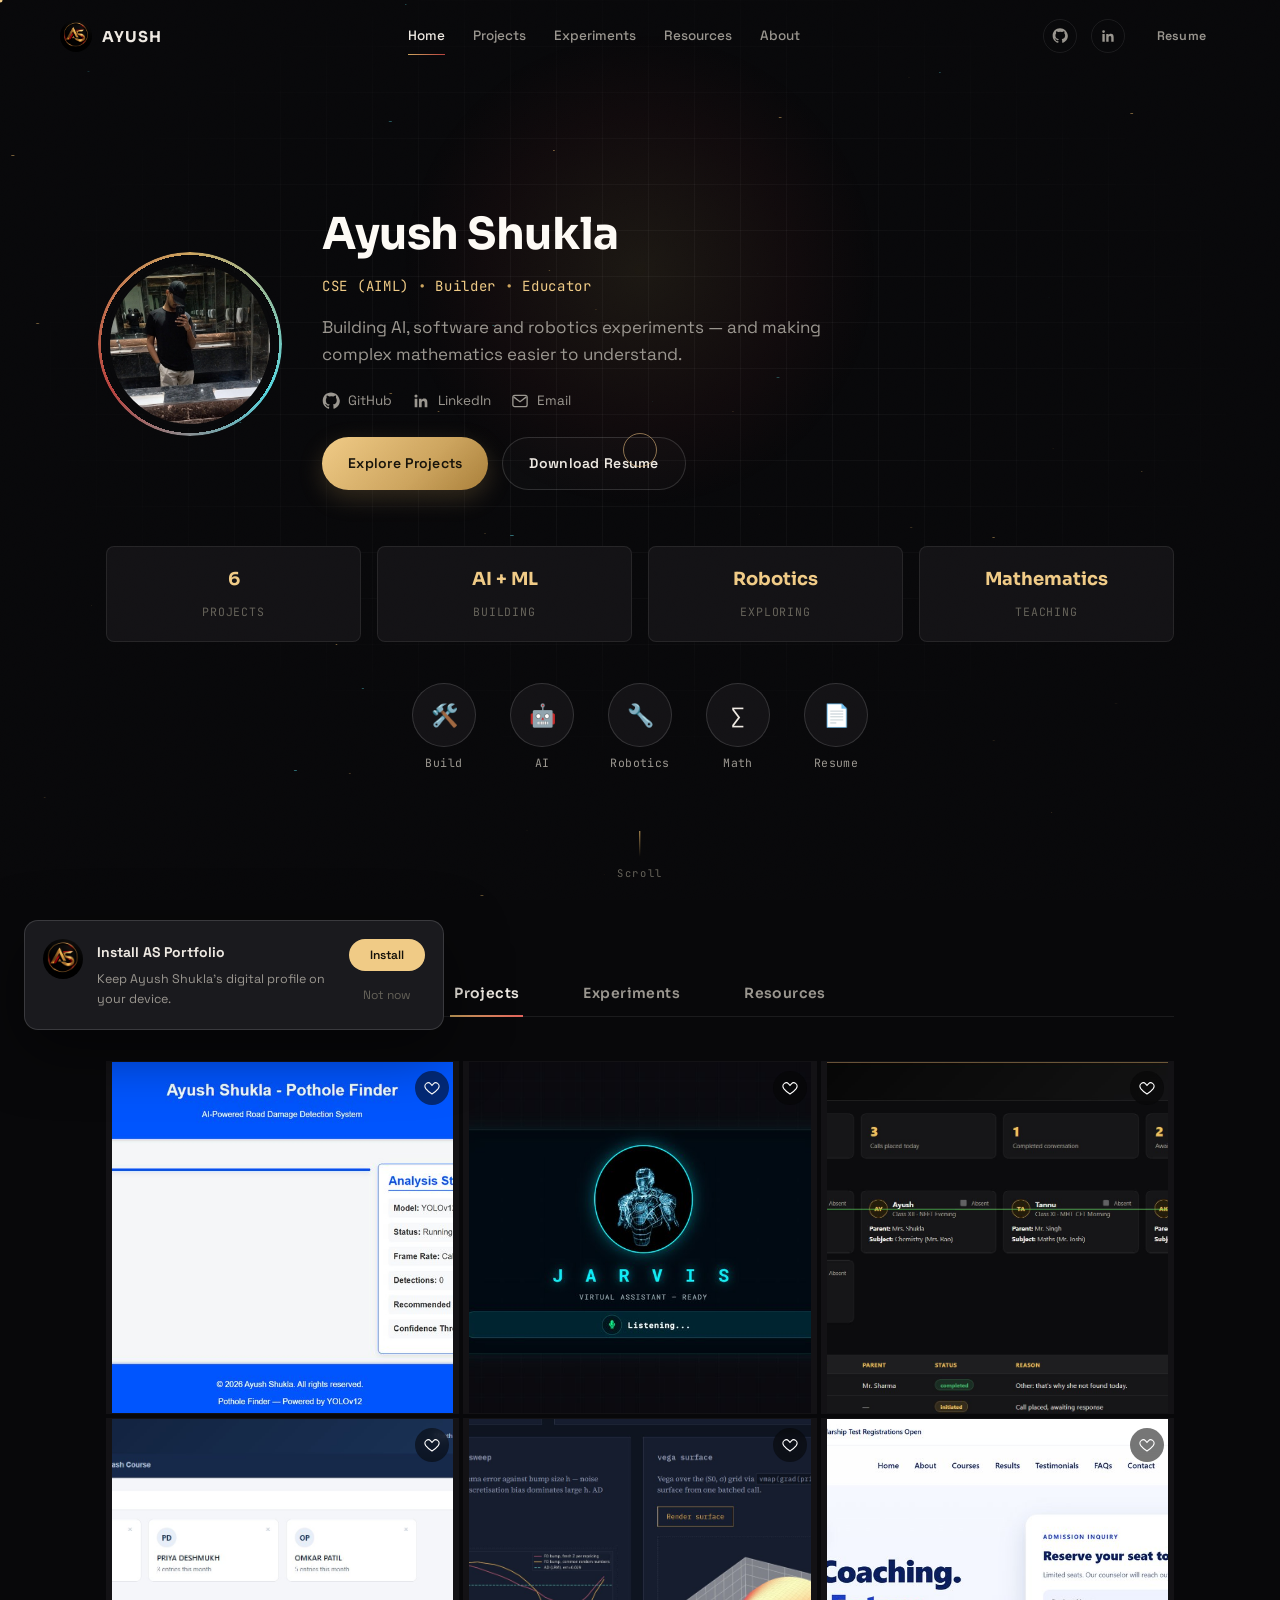
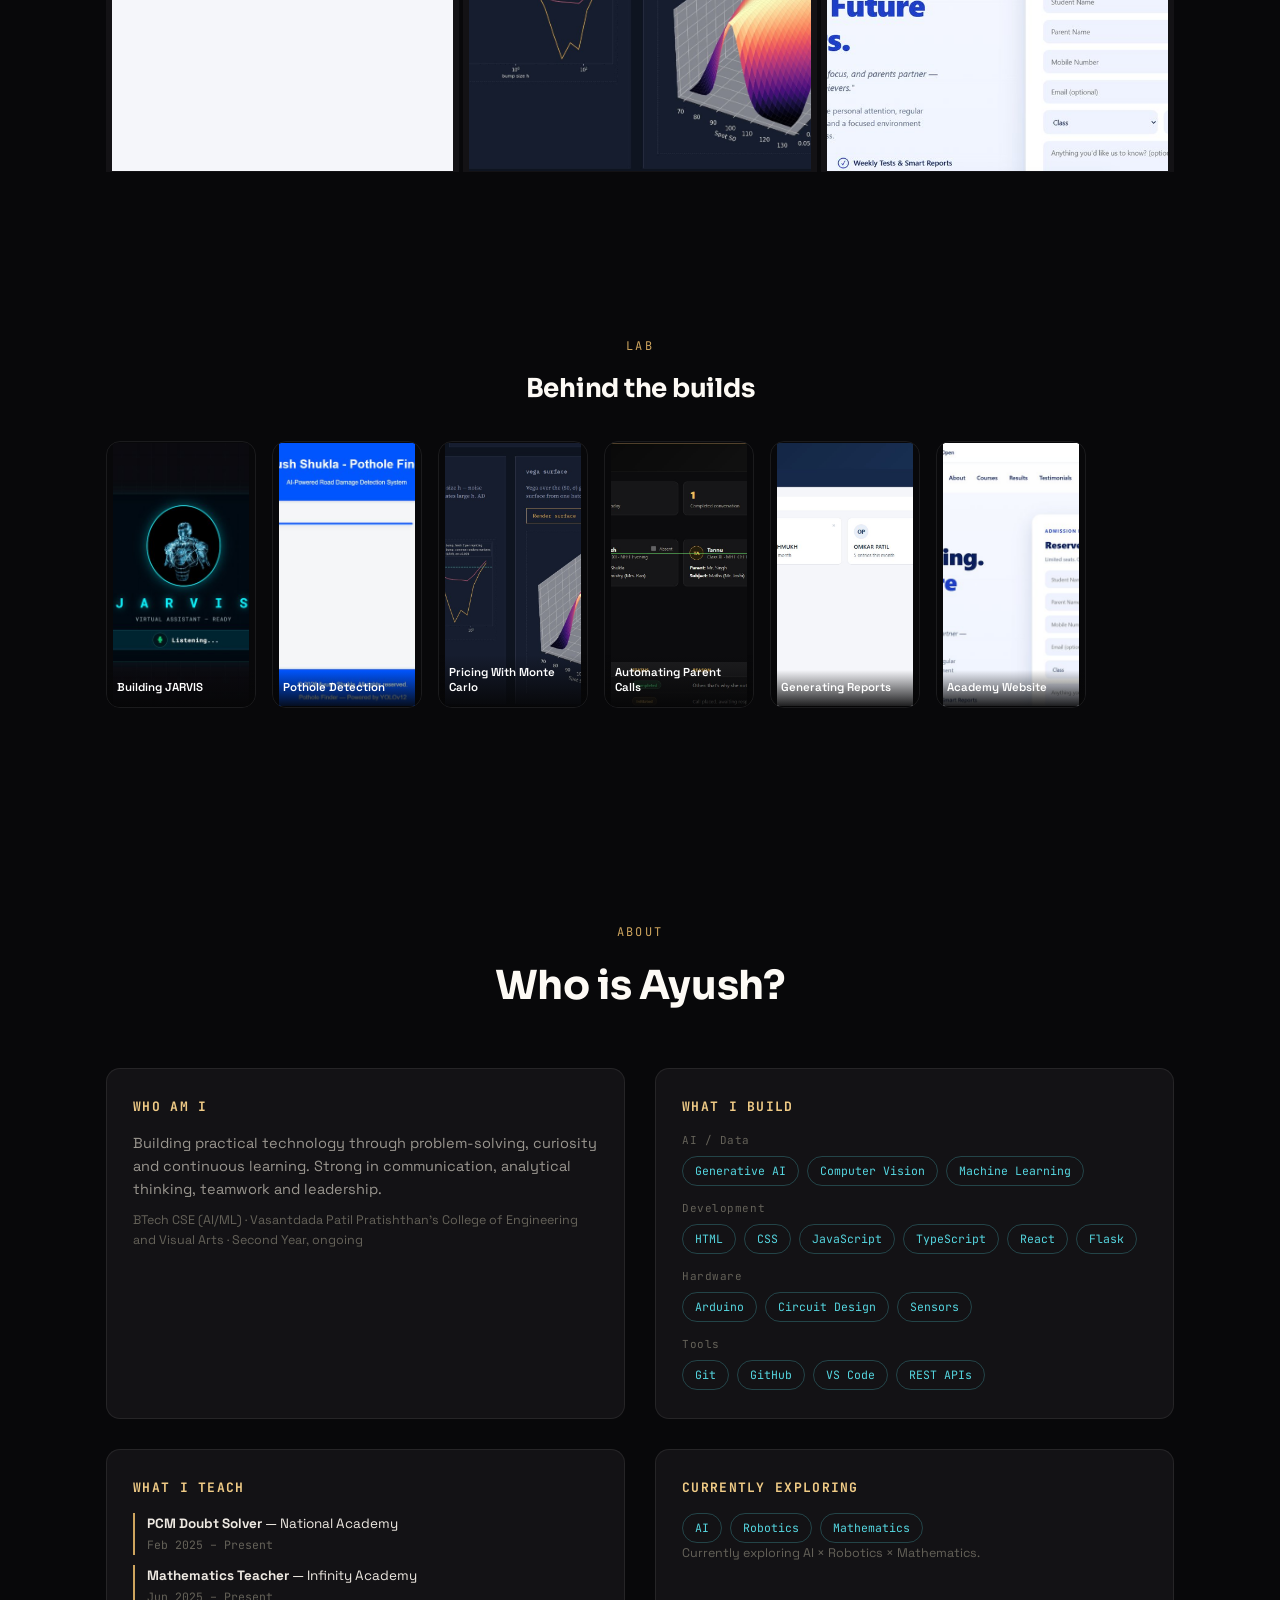
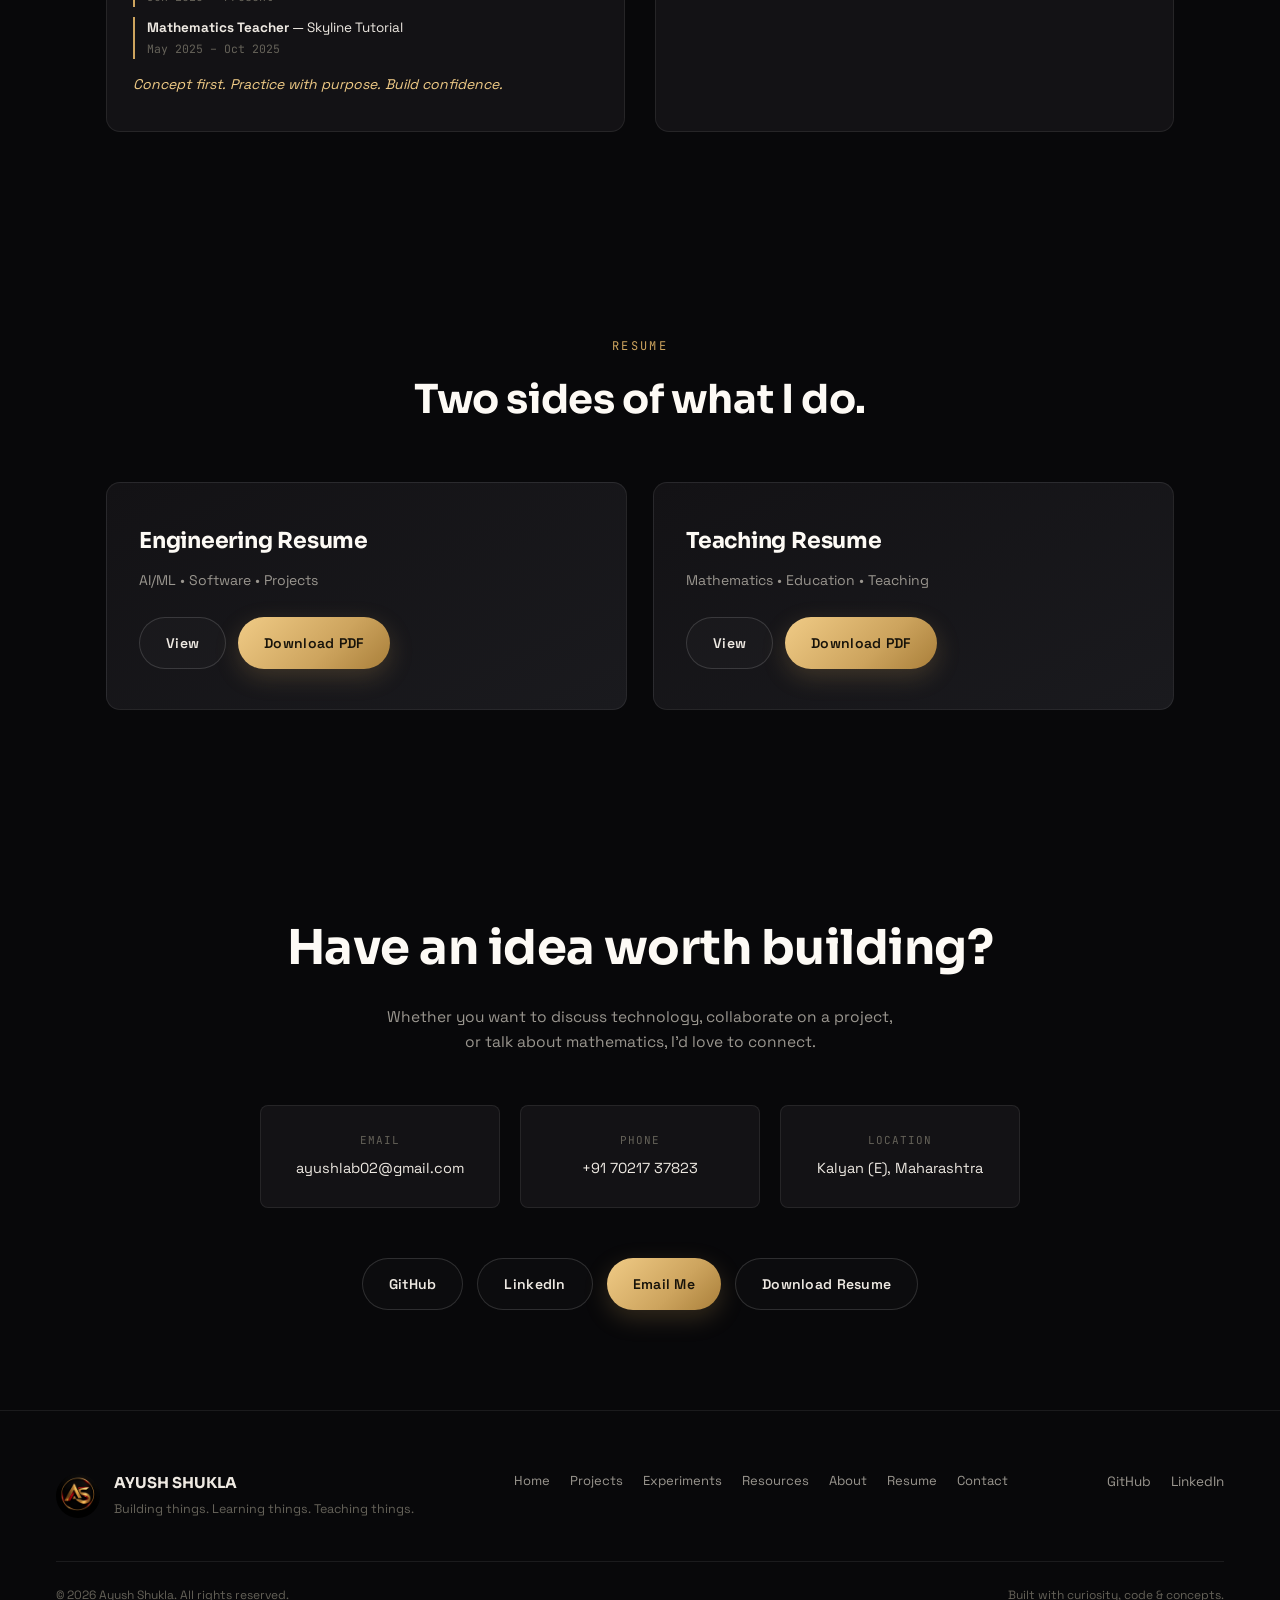
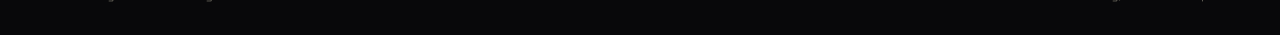
==== commit 97a61230: "Update index.html" ====
--- a/index.html
+++ b/index.html
@@ -420,8 +420,8 @@
       </button>
     </div>
   </section>
-
-  <!-- ============ GITHUB DASHBOARD ============ -->
+<!--
+  <!-- ============ GITHUB DASHBOARD ============ 
   <section class="github-section" id="github">
     <div class="section-head">
       <span class="section-eyebrow">Open Source</span>
@@ -442,7 +442,7 @@
       </div>
     </div>
     <p class="gh-fallback" id="ghFallback" hidden>Live GitHub data couldn't be loaded right now — <a href="https://github.com/itxayushshukla/" target="_blank" rel="noopener">view the profile directly on GitHub</a>.</p>
-  </section>
+  </section>-->
 
   <!-- ============ ABOUT ============ -->
   <section class="about" id="about">
